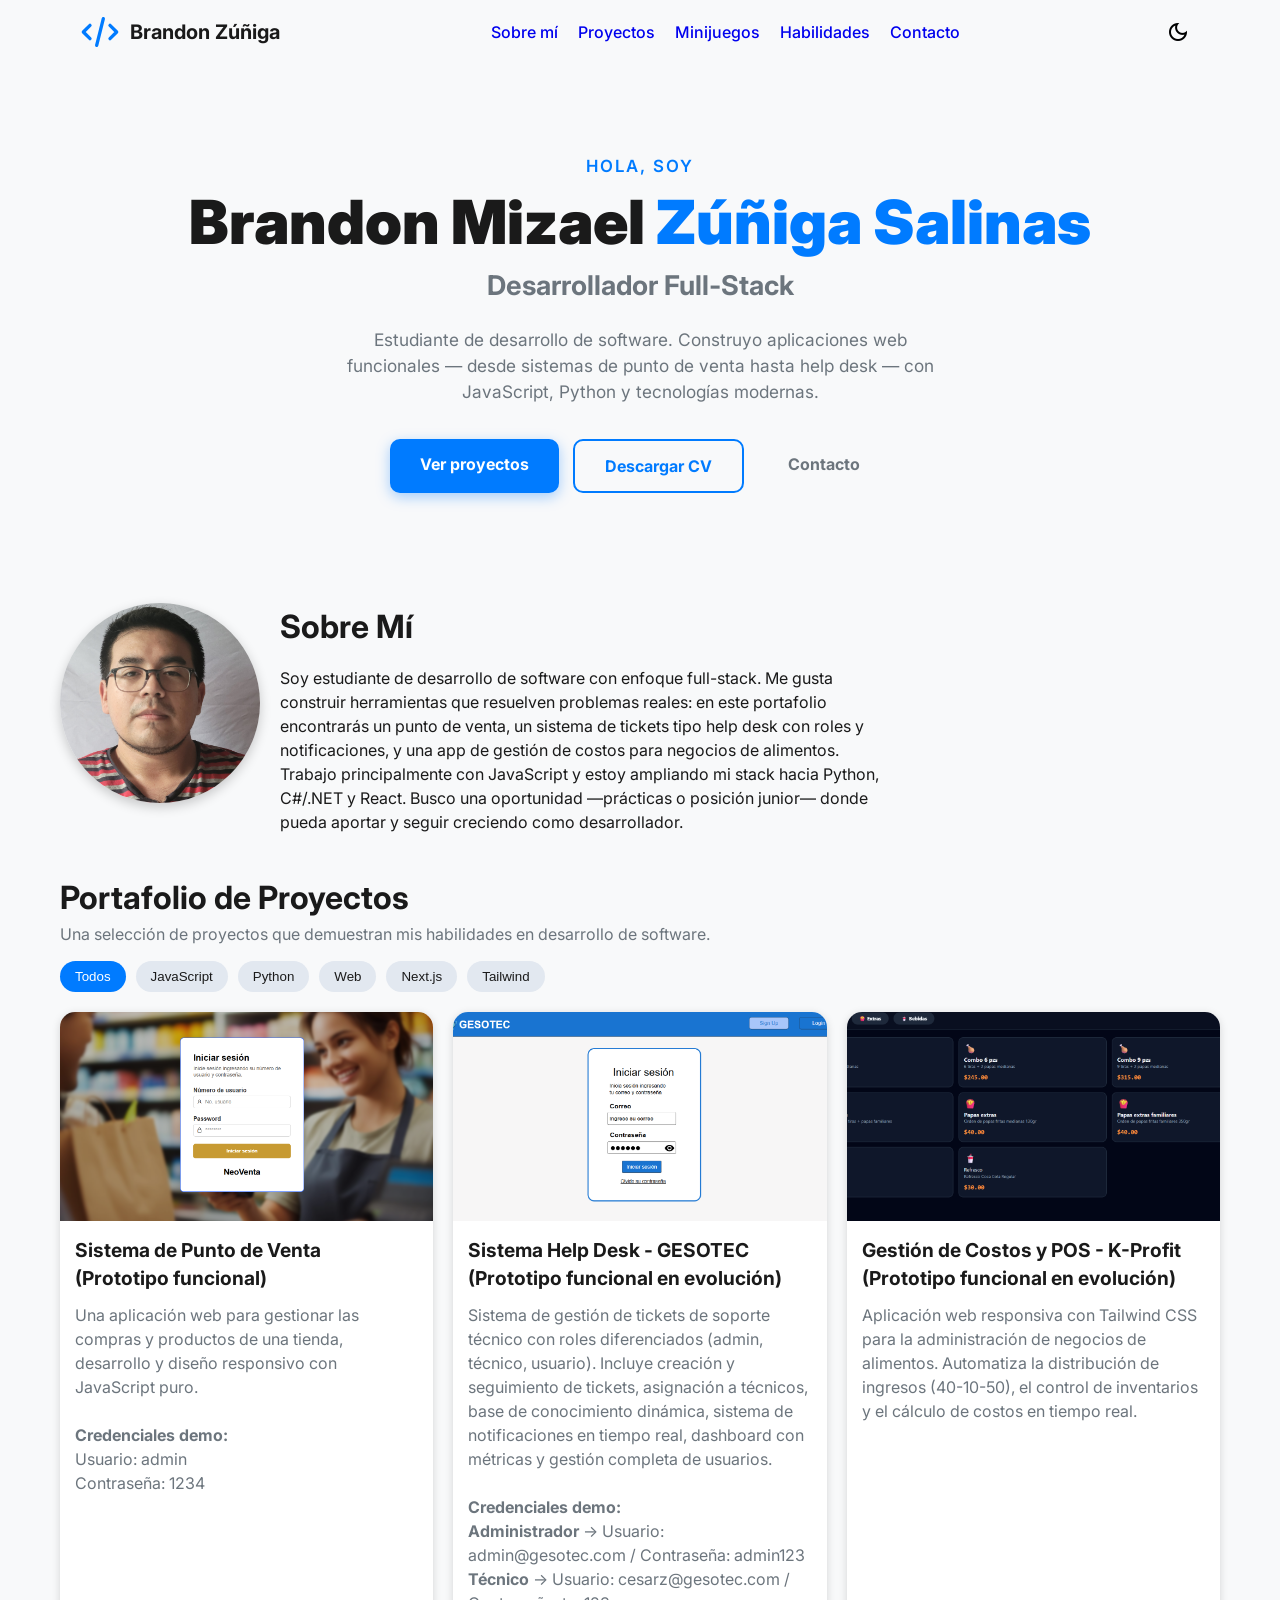
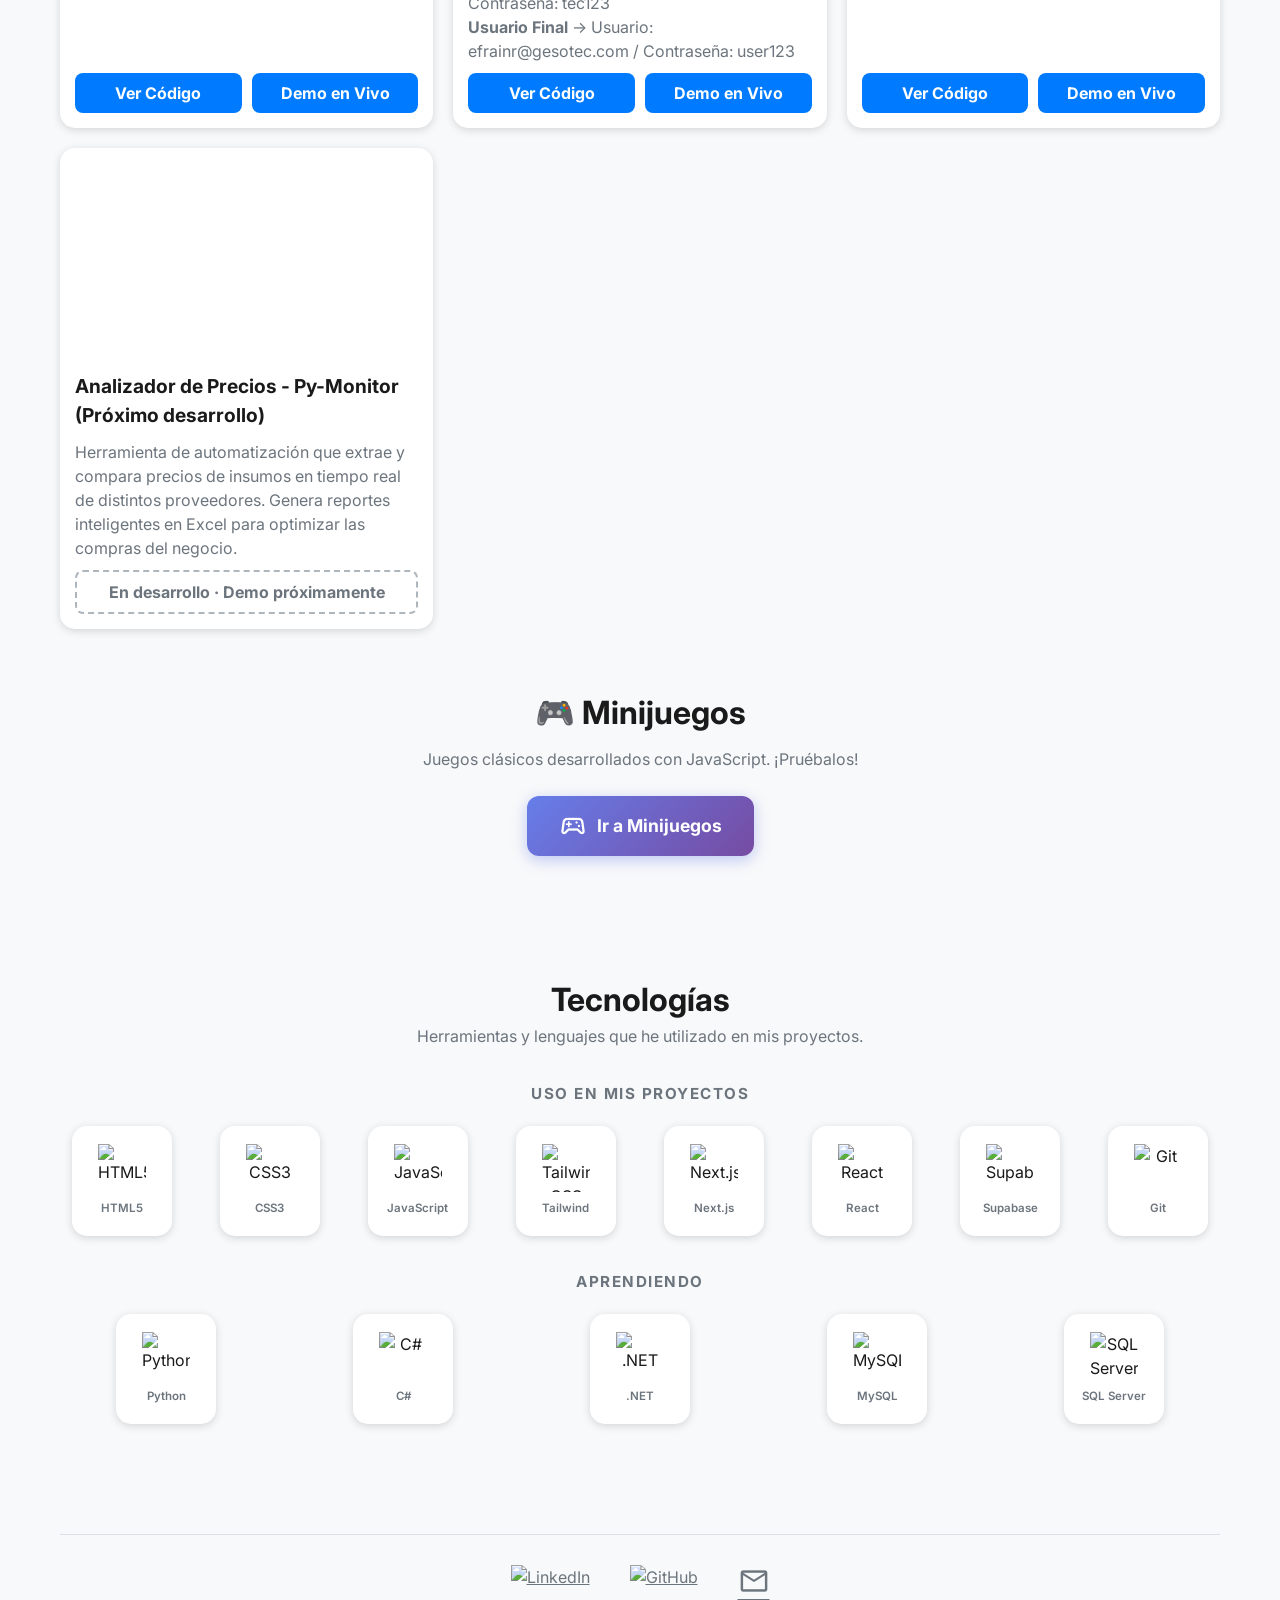
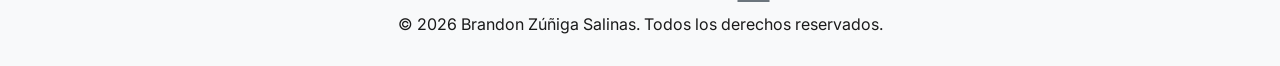
==== index.html @ 0bb1507b "feat: agregar email de contacto y reagrupar tecnologias por nivel - Email en footer junto a LinkedIn" ====
<!DOCTYPE html>
<html lang="es">
<head>
    <meta charset="utf-8"/>
    <meta name="viewport" content="width=device-width, initial-scale=1.0"/>
    <title>Brandon Zúñiga | Desarrollador Full-Stack</title>
    <meta name="description" content="Portafolio de Brandon Zúñiga, estudiante de desarrollo de software. Proyectos web funcionales con JavaScript y Python: punto de venta, help desk, gestión de costos y minijuegos."/>
    <meta name="author" content="Brandon Mizael Zúñiga Salinas"/>
    <meta property="og:type" content="website"/>
    <meta property="og:title" content="Brandon Zúñiga | Desarrollador Full-Stack"/>
    <meta property="og:description" content="Proyectos web funcionales con JavaScript y Python: POS, help desk, gestión de costos y minijuegos."/>
    <meta property="og:image" content="imagenes/Foto.jpg"/>
    <meta name="theme-color" media="(prefers-color-scheme: light)" content="#f8f9fa"/>
    <meta name="theme-color" media="(prefers-color-scheme: dark)" content="#0f172a"/>
    <link rel="icon" type="image/svg+xml" href="favicon.svg"/>
    <link rel="preconnect" href="https://fonts.googleapis.com"/>
    <link rel="preconnect" href="https://fonts.gstatic.com" crossorigin/>
    <script>
        (function () {
            var t = localStorage.getItem('theme');
            if (t === 'dark' || (!t && window.matchMedia('(prefers-color-scheme: dark)').matches)) {
                document.documentElement.classList.add('dark');
            }
        })();
    </script>
    <link rel="stylesheet" href="style.css"/>
    <link href="https://fonts.googleapis.com/css2?family=Inter:wght@400;500;700;900&display=swap" rel="stylesheet"/>
    <link href="https://fonts.googleapis.com/css2?family=Material+Symbols+Outlined" rel="stylesheet"/>
</head>
<body class="light">
    <div class="container">
        <header>
            <div class="header-inner">
                <div class="logo">
                    <svg fill="none" stroke="currentColor" viewBox="0 0 24 24">
                        <path d="M10 20l4-16m4 4l4 4-4 4M6 16l-4-4 4-4" stroke-linecap="round" stroke-linejoin="round" stroke-width="2"></path>
                    </svg>
                    <h2>Brandon Zúñiga</h2>
                </div>
                <nav class="nav-desktop">
                    <a href="#sobre-mi">Sobre mí</a>
                    <a href="#proyectos">Proyectos</a>
                    <a href="minijuegos/menu.html">Minijuegos</a>
                    <a href="#tecnologias">Habilidades</a>
                    <a href="#contacto">Contacto</a>
                </nav>
                <div class="header-buttons">
                    <button id="theme-toggle">
                        <span class="material-symbols-outlined" id="theme-icon">dark_mode</span>
                    </button>
                    <button id="menu-btn" class="menu-btn-mobile">
                        <span class="material-symbols-outlined">menu</span>
                    </button>
                </div>
            </div>
            <div id="mobile-menu" class="mobile-menu">
                <nav>
                    <a href="#sobre-mi">Sobre mí</a>
                    <a href="#proyectos">Proyectos</a>
                    <a href="minijuegos/menu.html">Minijuegos</a>
                    <a href="#tecnologias">Habilidades</a>
                    <a href="#contacto">Contacto</a>
                </nav>
            </div>
        </header>

        <main>
            <section class="hero">
                <p class="hero-greeting">Hola, soy</p>
                <h1 class="hero-name">Brandon Mizael <span>Zúñiga Salinas</span></h1>
                <p class="hero-role">Desarrollador Full-Stack</p>
                <p class="hero-tagline">Estudiante de desarrollo de software. Construyo aplicaciones web funcionales — desde sistemas de punto de venta hasta help desk — con JavaScript, Python y tecnologías modernas.</p>
                <div class="hero-cta">
                    <a href="#proyectos" class="btn btn-primary">Ver proyectos</a>
                    <a href="CV-Brandon-Zuniga.pdf" class="btn btn-outline" download>Descargar CV</a>
                    <a href="#contacto" class="btn btn-ghost">Contacto</a>
                </div>
            </section>

            <section id="sobre-mi" class="sobre-mi">
                <div class="foto">
                    <img src="imagenes/Foto.jpg" alt="Foto de Brandon Zúñiga"/>
                </div>
                <div class="texto">
                    <h2>Sobre Mí</h2>
                    <p>Soy estudiante de desarrollo de software con enfoque full-stack. Me gusta construir herramientas que resuelven problemas reales: en este portafolio encontrarás un punto de venta, un sistema de tickets tipo help desk con roles y notificaciones, y una app de gestión de costos para negocios de alimentos. Trabajo principalmente con JavaScript y estoy ampliando mi stack hacia Python, C#/.NET y React. Busco una oportunidad —prácticas o posición junior— donde pueda aportar y seguir creciendo como desarrollador.</p>
                </div>
            </section>

            <section id="proyectos">
                <div class="section-header">
                    <h1>Portafolio de Proyectos</h1>
                    <p>Una selección de proyectos que demuestran mis habilidades en desarrollo de software.</p>
                </div>
            <div class="filter-buttons" id="filter-buttons">
                    <button class="filter-btn" data-filter="all">Todos</button>
                    <button class="filter-btn" data-filter="JavaScript">JavaScript</button>                  
                    <button class="filter-btn" data-filter="Python">Python</button>             
                    <button class="filter-btn" data-filter="Web">Web</button>
                    <button class="filter-btn" data-filter="Next.js">Next.js</button>
                    <button class="filter-btn" data-filter="Tailwind">Tailwind</button>
                </div>

                <div class="project-grid" id="project-grid">
                    <!--POS-->
                    <div class="project-card" data-tags="JavaScript,Web">
                        <div class="project-img" style='background-image:url("imagenes/pos.png");'></div>
                        <div class="project-content">
                            <h3>Sistema de Punto de Venta (Prototipo funcional)</h3>
                            <p>Una aplicación web para gestionar las compras y productos de una tienda, desarrollo y diseño responsivo con JavaScript puro.<br><br>
                                <strong>Credenciales demo:</strong><br>
                                Usuario: admin<br>
                                Contraseña: 1234
                            </p>
                            <div class="project-links">
                                <a href="https://github.com/Bran-Forge-Dev/POS.git" target="_blank" rel="noopener noreferrer">Ver Código</a>
                                <a href="https://bran-forge-dev.github.io/POS/index.html" target="_blank" rel="noopener noreferrer">Demo en Vivo</a>
                            </div>
                        </div>
                    </div>

                    <!--GESOTEC-->
                    <div class="project-card" data-tags="JavaScript,Web">
                        <div class="project-img" style='background-image:url("imagenes/gesotec.png");'></div>
                        <div class="project-content">
                            <h3>Sistema Help Desk - GESOTEC (Prototipo funcional en evolución)</h3>
                            <p>Sistema de gestión de tickets de soporte técnico con roles diferenciados (admin, técnico, usuario). Incluye creación y seguimiento de tickets, asignación a técnicos, base de conocimiento dinámica, sistema de notificaciones en tiempo real, dashboard con métricas y gestión completa de usuarios.<br><br>
                                <strong>Credenciales demo:</strong><br>
                                <strong>Administrador</strong> → Usuario: admin@gesotec.com / Contraseña: admin123 <br>
                                <strong>Técnico</strong> → Usuario: cesarz@gesotec.com / Contraseña: tec123 <br>
                                <strong>Usuario Final</strong> → Usuario: efrainr@gesotec.com / Contraseña: user123
                            </p>
                            <div class="project-links">
                                <a href="https://github.com/Bran-Forge-Dev/GESOTEC.git" target="_blank" rel="noopener noreferrer">Ver Código</a>
                                <a href="https://gesotec.onrender.com" target="_blank" rel="noopener noreferrer">Demo en Vivo</a>
                            </div>
                        </div>
                    </div>

                    <!--K-Profit-->
                    <div class="project-card" data-tags="JavaScript,Web,Next.js,Tailwind">
                        <div class="project-img" style='background-image:url("imagenes/k-profit.png");'></div>
                        <div class="project-content">
                            <h3>Gestión de Costos y POS - K-Profit (Prototipo funcional en evolución)</h3>
                            <p>Aplicación web responsiva con Tailwind CSS para la administración de negocios de alimentos. Automatiza la distribución de ingresos (40-10-50), el control de inventarios y el cálculo de costos en tiempo real.</p>
                            <div class="project-links">
                                <a href="https://github.com/Bran-Forge-Dev/k-Profit.git" target="_blank" rel="noopener noreferrer">Ver Código</a>
                                <a href="https://bran-forge-dev.github.io/k-Profit/" target="_blank" rel="noopener noreferrer">Demo en Vivo</a>
                            </div>
                        </div>
                    </div>

                    <!--Py-Monitor-->
                    <div class="project-card" data-tags="Python">
                        <div class="project-img" style='background-image:url("https://lh3.googleusercontent.com/aida-public/[base64]");'></div>
                        <div class="project-content">
                            <h3>Analizador de Precios - Py-Monitor (Próximo desarrollo)</h3>
                            <p>Herramienta de automatización que extrae y compara precios de insumos en tiempo real de distintos proveedores. Genera reportes inteligentes en Excel para optimizar las compras del negocio.</p>
                            <span class="project-badge">En desarrollo · Demo próximamente</span>
                        </div>
                    </div>

                </div>
            </section>
        </main>

        <section id="menu" class="minijuegos-section">
            <div class="section-header">
                <h1>🎮 Minijuegos</h1>
                <p>Juegos clásicos desarrollados con JavaScript. ¡Pruébalos!</p>
            </div>
            <a href="minijuegos/menu.html" class="minijuegos-cta">
                <span class="material-symbols-outlined">sports_esports</span>
                Ir a Minijuegos
            </a>
        </section>

        <section id="tecnologias" class="tecnologias">
            <div class="section-header">
                <h1>Tecnologías</h1>
                <p>Herramientas y lenguajes que he utilizado en mis proyectos.</p>
            </div>
            <h3 class="tech-group-title">Uso en mis proyectos</h3>
            <div class="tech-grid">
                <div class="tech-card"><img src="https://cdn.jsdelivr.net/gh/devicons/devicon/icons/html5/html5-original.svg" alt="HTML5"><span class="tech-name">HTML5</span></div>
                <div class="tech-card"><img src="https://cdn.jsdelivr.net/gh/devicons/devicon/icons/css3/css3-original.svg" alt="CSS3"><span class="tech-name">CSS3</span></div>
                <div class="tech-card"><img src="https://cdn.jsdelivr.net/gh/devicons/devicon/icons/javascript/javascript-original.svg" alt="JavaScript"><span class="tech-name">JavaScript</span></div>
                <div class="tech-card"><img src="https://cdn.jsdelivr.net/gh/devicons/devicon@latest/icons/tailwindcss/tailwindcss-original.svg" alt="Tailwind CSS"><span class="tech-name">Tailwind</span></div>
                <div class="tech-card"><img class="invert-dark" src="https://cdn.jsdelivr.net/gh/devicons/devicon@latest/icons/nextjs/nextjs-original.svg" alt="Next.js"><span class="tech-name">Next.js</span></div>
                <div class="tech-card"><img src="https://cdn.jsdelivr.net/gh/devicons/devicon/icons/react/react-original.svg" alt="React"><span class="tech-name">React</span></div>
                <div class="tech-card"><img src="https://cdn.jsdelivr.net/gh/devicons/devicon@latest/icons/supabase/supabase-original.svg" alt="Supabase"><span class="tech-name">Supabase</span></div>
                <div class="tech-card"><img src="https://cdn.jsdelivr.net/gh/devicons/devicon/icons/git/git-original.svg" alt="Git"><span class="tech-name">Git</span></div>
            </div>
            <h3 class="tech-group-title">Aprendiendo</h3>
            <div class="tech-grid">
                <div class="tech-card"><img src="https://cdn.jsdelivr.net/gh/devicons/devicon/icons/python/python-original.svg" alt="Python"><span class="tech-name">Python</span></div>
                <div class="tech-card"><img src="https://cdn.jsdelivr.net/gh/devicons/devicon/icons/csharp/csharp-original.svg" alt="C#"><span class="tech-name">C#</span></div>
                <div class="tech-card"><img src="https://cdn.jsdelivr.net/gh/devicons/devicon@latest/icons/dot-net/dot-net-plain-wordmark.svg" alt=".NET"><span class="tech-name">.NET</span></div>
                <div class="tech-card"><img src="https://cdn.jsdelivr.net/gh/devicons/devicon/icons/mysql/mysql-original.svg" alt="MySQL"><span class="tech-name">MySQL</span></div>
                <div class="tech-card"><img src="https://cdn.jsdelivr.net/gh/devicons/devicon@latest/icons/microsoftsqlserver/microsoftsqlserver-plain-wordmark.svg" alt="SQL Server"><span class="tech-name">SQL Server</span></div>
            </div>
        </section>

       <footer id="contacto">
            <div class="footer-inner">
                <div class="social-links">
                    <a href="https://www.linkedin.com/in/brandon-salinas-dev" target="_blank" aria-label="LinkedIn">
                        <img src="https://cdn.jsdelivr.net/gh/devicons/devicon@latest/icons/linkedin/linkedin-original.svg" alt="LinkedIn" />
                    </a>
                    <a href="https://github.com/Bran-Forge-Dev" target="_blank" aria-label="GitHub">
                        <img src="https://cdn.jsdelivr.net/gh/devicons/devicon@latest/icons/github/github-original.svg" alt="GitHub" />
                    </a>
                    <a href="mailto:mizaelsalinas@outlook.com" aria-label="Email">
                        <span class="material-symbols-outlined">mail</span>
                    </a>
                </div>
                <p>© 2026 Brandon Zúñiga Salinas. Todos los derechos reservados.</p>
            </div>
        </footer>

    </div>

    <script src="script.js"></script>
</body>
</html>
---- style.css ----
/* RESET Y BASES */
* {
    box-sizing: border-box;
    margin: 0;
    padding: 0;
}
body {
    font-family: 'Inter', sans-serif;
    line-height: 1.5;
    background-color: #f8f9fa;
    color: #1a1a1a;
    transition: background-color 0.4s ease, color 0.4s ease;
}
html.dark body {
    background-color: #0f172a;
    color: #f8f9fa;
}
.container {
    max-width: 1200px;
    margin: 0 auto;
    padding: 0 20px;
}

/* HEADER */
header {
    position: sticky;
    top: 0;
    background-color: rgba(248,249,250,0.95);
    backdrop-filter: blur(10px);
    -webkit-backdrop-filter: blur(10px);
    z-index: 100;
    transition: background-color 0.4s ease;
}
html.dark header {
    background-color: rgba(15,23,42,0.95);
}
.header-inner {
    display: flex;
    justify-content: space-between;
    align-items: center;
    padding: 10px 20px;
}
.logo {
    display: flex;
    align-items: center;
    gap: 10px;
}
.logo svg { width: 40px; height: 40px; stroke: #007bff; }
.logo h2 { font-weight: 700; font-size: 1.25rem; }

/* NAV */
.nav-desktop a {
    margin-left: 20px;
    text-decoration: none;
    font-weight: 500;
    transition: color 0.3s;
}
.nav-desktop a:hover {
    color: #007bff;
}
.header-buttons {
    display: flex;
    align-items: center;
    gap: 4px;
}
.header-buttons button {
    background: none;
    border: none;
    cursor: pointer;
    font-size: 24px;
    margin-left: 6px;
}

/* Theme toggle - botón mejorado */
#theme-toggle {
    width: 44px;
    height: 44px;
    border-radius: 12px;
    display: flex;
    align-items: center;
    justify-content: center;
    transition: background-color 0.3s ease, transform 0.2s ease;
}
#theme-toggle:hover {
    background-color: rgba(0, 123, 255, 0.15);
}
html.dark #theme-toggle:hover {
    background-color: rgba(102, 178, 255, 0.15);
}
#theme-toggle:active {
    transform: scale(0.95);
}
#theme-toggle .material-symbols-outlined {
    font-size: 24px;
    transition: transform 0.4s ease;
}
#theme-toggle:hover .material-symbols-outlined {
    transform: rotate(20deg);
}

/* MOBILE MENU - lista desplegable */
.mobile-menu {
    display: flex;
    flex-direction: column;
    position: absolute;
    top: 100%;
    left: 0;
    right: 0;
    background-color: #fff;
    padding: 0;
    box-shadow: 0 8px 24px rgba(0, 0, 0, 0.12);
    border-radius: 0 0 12px 12px;
    overflow: hidden;
    max-height: 0;
    opacity: 0;
    visibility: hidden;
    pointer-events: none;
    transition: max-height 0.35s ease, opacity 0.3s ease, visibility 0.3s ease, box-shadow 0.3s ease;
}
html.dark .mobile-menu {
    background-color: #1e293b;
    box-shadow: 0 8px 24px rgba(0, 0, 0, 0.4);
}
.mobile-menu.show {
    max-height: 320px;
    opacity: 1;
    visibility: visible;
    pointer-events: auto;
}
.mobile-menu nav {
    display: flex;
    flex-direction: column;
    padding: 8px 0;
}
.mobile-menu nav a {
    display: block;
    text-decoration: none;
    padding: 14px 24px;
    font-weight: 500;
    font-size: 1rem;
    transition: background-color 0.2s ease, color 0.2s ease;
    border-bottom: 1px solid rgba(0, 0, 0, 0.06);
}
html.dark .mobile-menu nav a {
    border-bottom-color: rgba(255, 255, 255, 0.08);
}
.mobile-menu nav a:last-child {
    border-bottom: none;
}
.mobile-menu nav a:hover {
    background-color: rgba(0, 123, 255, 0.08);
    color: #007bff;
}
html.dark .mobile-menu nav a:hover {
    background-color: rgba(102, 178, 255, 0.12);
    color: #99ccff;
}

/* HERO */
.hero {
    padding: 90px 0 70px;
    text-align: center;
}
.hero-greeting {
    color: #007bff;
    font-weight: 600;
    font-size: 1.05rem;
    letter-spacing: 2px;
    text-transform: uppercase;
    margin-bottom: 10px;
}
.hero-name {
    font-size: clamp(2.3rem, 6vw, 3.8rem);
    font-weight: 900;
    line-height: 1.1;
}
.hero-name span { color: #007bff; }
.hero-role {
    font-size: clamp(1.2rem, 3vw, 1.7rem);
    font-weight: 700;
    color: #6c757d;
    margin-top: 10px;
}
html.dark .hero-role { color: #adb5bd; }
.hero-tagline {
    max-width: 620px;
    margin: 20px auto 0;
    color: #6c757d;
    font-size: 1.08rem;
}
html.dark .hero-tagline { color: #adb5bd; }
.hero-compact {
    padding: 30px 0 40px;
}

.hero-cta {
    display: flex;
    gap: 14px;
    justify-content: center;
    flex-wrap: wrap;
    margin-top: 34px;
}
.btn {
    padding: 13px 30px;
    border-radius: 10px;
    font-weight: 700;
    font-size: 1rem;
    text-decoration: none;
    transition: transform 0.2s ease, box-shadow 0.3s ease, background-color 0.3s ease, color 0.3s ease;
}
.btn:hover { transform: translateY(-2px); }
.btn-primary {
    background-color: #007bff;
    color: #fff;
    box-shadow: 0 4px 14px rgba(0, 123, 255, 0.35);
}
.btn-primary:hover { background-color: #0056b3; color: #fff; }
.btn-outline {
    border: 2px solid #007bff;
    color: #007bff;
}
.btn-outline:hover { background-color: rgba(0, 123, 255, 0.1); }
.btn-ghost { color: #6c757d; }
.btn-ghost:hover { color: #007bff; }
html.dark .btn-outline { color: #66b2ff; border-color: #66b2ff; }
html.dark .btn-ghost { color: #adb5bd; }
html.dark .btn-ghost:hover { color: #99ccff; }

/* En modo oscuro los enlaces se pintan de azul claro; mantener blanco en botones sólidos */
html.dark .btn-primary,
html.dark .project-links a,
html.dark .minijuegos-cta {
    color: #fff;
}

/* Offset para anchors bajo el header sticky */
section[id], footer[id] { scroll-margin-top: 90px; }

/* SECCIONES */
.sobre-mi {
    display: flex;
    flex-wrap: wrap;
    gap: 20px;
    padding: 40px 0;
}
.sobre-mi .foto img {
    border-radius: 50%;
    width: 200px;
    height: 200px;
    object-fit: cover;
    box-shadow: 0 4px 12px rgba(0,0,0,0.2);
}
.sobre-mi .texto h2 { font-size: 2rem; font-weight: 700; margin-bottom: 15px; }
.sobre-mi .texto p { max-width: 600px; }

/* PROYECTOS */
.project-grid {
    display: grid;
    grid-template-columns: repeat(auto-fit,minmax(280px,1fr));
    gap: 20px;
    margin-top: 20px;
}
.project-card {
    display: flex;
    flex-direction: column;
    background-color: white;
    border-radius: 15px;
    overflow: hidden;
    box-shadow: 0 2px 8px rgba(0,0,0,0.15);
    transition: transform 0.3s, box-shadow 0.3s, background-color 0.4s ease;
}
html.dark .project-card { background-color: #1e293b; }
.project-card:hover { transform: translateY(-5px); box-shadow: 0 8px 20px rgba(0,0,0,0.3); }
.project-img { width: 100%; height: 0; padding-bottom: 56%; background-size: cover; background-position: center; }
.project-content { padding: 15px; display: flex; flex-direction: column; flex:1; }
.project-content h3 { font-size: 1.2rem; font-weight: 700; margin-bottom: 10px; }
.project-content p { flex:1; color: #6c757d; }
html.dark .project-content p { color: #adb5bd; }
.project-links { display: flex; gap: 10px; margin-top: 10px; }
.project-links a {
    flex:1;
    text-align:center;
    align-content: center;
    text-decoration:none;
    padding: 8px;
    border-radius: 8px;
    font-weight: 700;
    color: white;
    background-color: #007bff;
    transition: background-color 0.3s;
}
.project-links a:hover { background-color: #0056b3; }

/* Badge para proyectos sin demo/código aún */
.project-badge {
    display: block;
    margin-top: 10px;
    padding: 8px;
    text-align: center;
    border-radius: 8px;
    font-weight: 700;
    border: 2px dashed #adb5bd;
    color: #6c757d;
}
html.dark .project-badge { border-color: #475569; color: #94a3b8; }

/* SECCIÓN MINIJUEGOS */
.minijuegos-section {
    padding: 60px 0;
    text-align: center;
}
.minijuegos-section .section-header h1 {
    font-size: 2rem;
    font-weight: 700;
    margin-bottom: 10px;
}
.minijuegos-section .section-header p {
    color: #6c757d;
    margin-bottom: 25px;
}
html.dark .minijuegos-section .section-header p {
    color: #adb5bd;
}
.minijuegos-cta {
    display: inline-flex;
    align-items: center;
    gap: 10px;
    padding: 16px 32px;
    background: linear-gradient(135deg, #667eea 0%, #764ba2 100%);
    color: white;
    text-decoration: none;
    font-weight: 700;
    font-size: 1.1rem;
    border-radius: 12px;
    box-shadow: 0 4px 15px rgba(102, 126, 234, 0.4);
    transition: transform 0.3s, box-shadow 0.3s;
}
.minijuegos-cta:hover {
    transform: translateY(-3px);
    box-shadow: 0 8px 25px rgba(102, 126, 234, 0.5);
}
.minijuegos-cta .material-symbols-outlined {
    font-size: 28px;
}

/* FILTROS */
.filter-buttons { display: flex; flex-wrap: wrap; gap: 10px; margin-top: 15px; }
.filter-btn { padding: 8px 15px; border-radius: 9999px; border:none; cursor:pointer; background-color: #e2e8f0; color:#1a1a1a; font-weight: 500; transition: all 0.3s ease; }
html.dark .filter-btn { background-color:#1e293b; color:#f8f9fa; }
.filter-btn.active { background-color:#007bff; color:white; }

/* FOOTER */
footer { padding: 30px 0; text-align:center; border-top: 1px solid #dee2e6; margin-top:50px; }
html.dark footer { border-color:#334155; }
.footer-inner .social-links a { margin:0 10px; color:#6c757d; }
html.dark .footer-inner .social-links a { color:#adb5bd; }

/* OCULTAR MENU MOVIL POR DEFECTO */
.menu-btn-mobile {
    display: none;
}

/* NAV DESKTOP */
.nav-desktop { display: flex; }

/* SECTION HEADER */
.section-header {
    margin-bottom: 15px;
}
.section-header h1 {
    font-size: 2rem;
    font-weight: 700;
}
.section-header p {
    color: #6c757d;
}
html.dark .section-header p {
    color: #adb5bd;
}

/* MEDIA QUERIES */
@media (min-width: 769px) {
    .mobile-menu {
        display: none !important; /* ocultar en desktop */
    }
}
@media (max-width: 768px) {
    .nav-desktop { display: none; } /* ocultar nav en móviles */
    .menu-btn-mobile {
        display: flex;
        align-items: center;
        justify-content: center;
        width: 44px;
        height: 44px;
        border-radius: 12px;
        transition: background-color 0.2s ease, transform 0.2s ease;
    }
    .menu-btn-mobile:hover {
        background-color: rgba(0, 123, 255, 0.15);
    }
    html.dark .menu-btn-mobile:hover {
        background-color: rgba(102, 178, 255, 0.15);
    }
    .menu-btn-mobile .material-symbols-outlined {
        transition: transform 0.3s ease;
    }
    .menu-btn-mobile.menu-open .material-symbols-outlined {
        transform: rotate(90deg);
    }
    .sobre-mi { flex-direction: column; align-items: center; text-align: center; }
}

/* TECNOLOGÍAS */
.tecnologias {
    padding: 60px 0;
    text-align: center;
}
.tecnologias .section-header h1 {
    font-size: 2rem;
    font-weight: 700;
}
.tecnologias .section-header p {
    color: #6c757d;
    margin-bottom: 30px;
}
html.dark .tecnologias .section-header p {
    color: #adb5bd;
}

.tech-group-title {
    font-size: 0.95rem;
    font-weight: 700;
    text-transform: uppercase;
    letter-spacing: 1.5px;
    color: #6c757d;
    margin: 35px 0 20px;
}
html.dark .tech-group-title {
    color: #adb5bd;
}

.tech-grid {
    display: grid;
    grid-template-columns: repeat(auto-fit, minmax(100px, 1fr));
    gap: 25px;
    justify-items: center;
}

.tech-card {
    background-color: white;
    border-radius: 15px;
    box-shadow: 0 2px 8px rgba(0,0,0,0.15);
    padding: 14px 10px;
    width: 100px;
    min-height: 110px;
    display: flex;
    flex-direction: column;
    align-items: center;
    justify-content: center;
    gap: 8px;
    transition: transform 0.3s, box-shadow 0.3s, background-color 0.4s ease;
}
.tech-card:hover {
    transform: translateY(-5px);
    box-shadow: 0 6px 16px rgba(0,0,0,0.25);
}
.tech-card img {
    width: 48px;
    height: 48px;
    object-fit: contain;
}
.tech-name {
    font-size: 0.72rem;
    font-weight: 600;
    color: #6c757d;
}
html.dark .tech-name {
    color: #adb5bd;
}
/* El logo de Next.js es negro; invertirlo en modo oscuro */
html.dark .tech-card img.invert-dark {
    filter: invert(1);
}
html.dark .tech-card {
    background-color: #1e293b;
    box-shadow: 0 2px 8px rgba(255,255,255,0.05);
}

/* RESPONSIVO */
@media (max-width: 768px) {
    .tech-grid {
        grid-template-columns: repeat(auto-fit, minmax(80px, 1fr));
        gap: 20px;
    }
    .tech-card {
        width: 80px;
        min-height: 90px;
        padding: 10px 6px;
    }
    .tech-card img {
        width: 40px;
        height: 40px;
    }
    .tech-name {
        font-size: 0.62rem;
    }
}

/* ENLACES EN MODO OSCURO */
html.dark a {
    color: #66b2ff; /* azul más suave en oscuro */
}
html.dark a:hover {
    color: #99ccff; /* azul más brillante al pasar el mouse */
}

/* --- SOCIAL ICONS EN FOOTER --- */
.footer-inner {
    display: flex;
    flex-direction: column;
    align-items: center;
    gap: 15px;
}

.footer-inner .social-links {
    display: flex;
    gap: 20px;
}

.footer-inner .social-links a img {
    width: 32px;
    height: 32px;
    transition: transform 0.3s ease, filter 0.3s ease;
}

.footer-inner .social-links a .material-symbols-outlined {
    font-size: 32px;
    display: block;
    transition: transform 0.3s ease, filter 0.3s ease;
}

.footer-inner .social-links a:hover img,
.footer-inner .social-links a:hover .material-symbols-outlined {
    transform: scale(1.1);
    filter: brightness(1.3);
}

/* 🌙 Ajuste para modo oscuro */
html.dark .footer-inner .social-links a img {
    filter: invert(1) brightness(0.8);
}
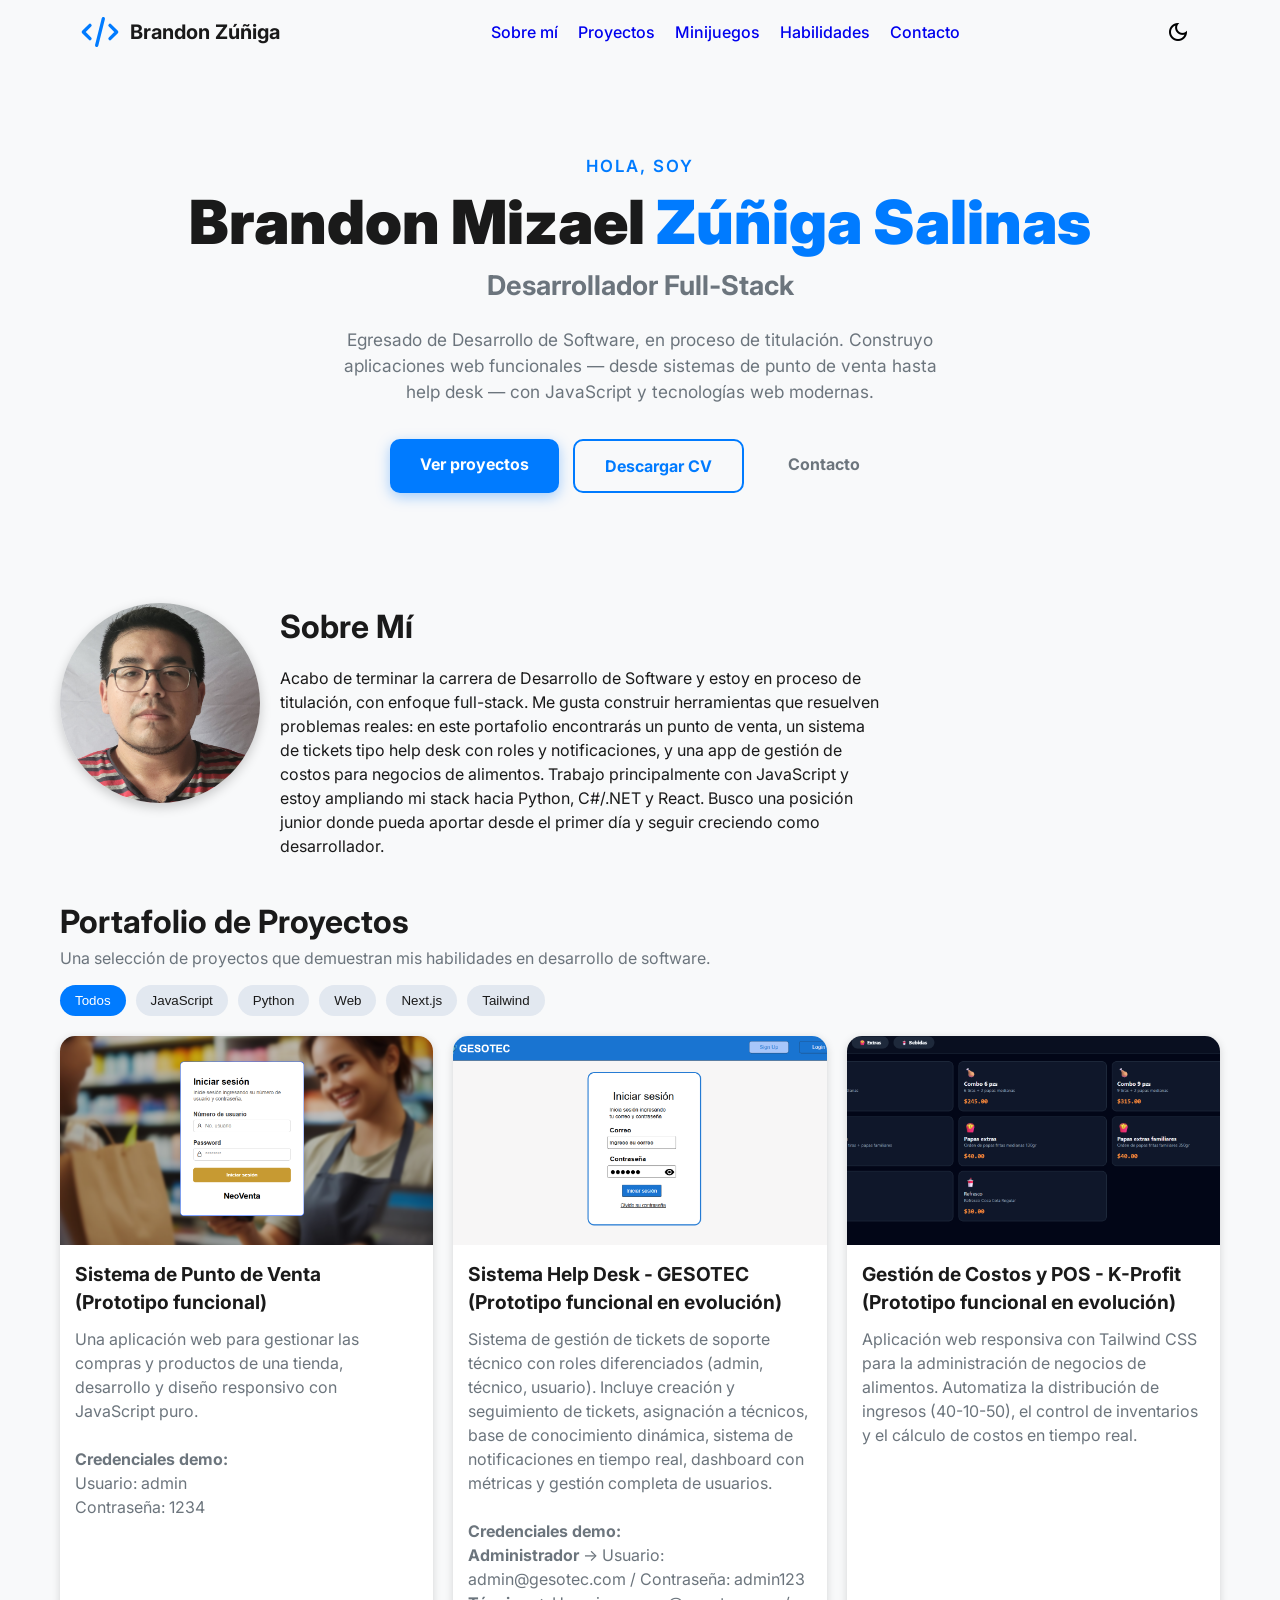
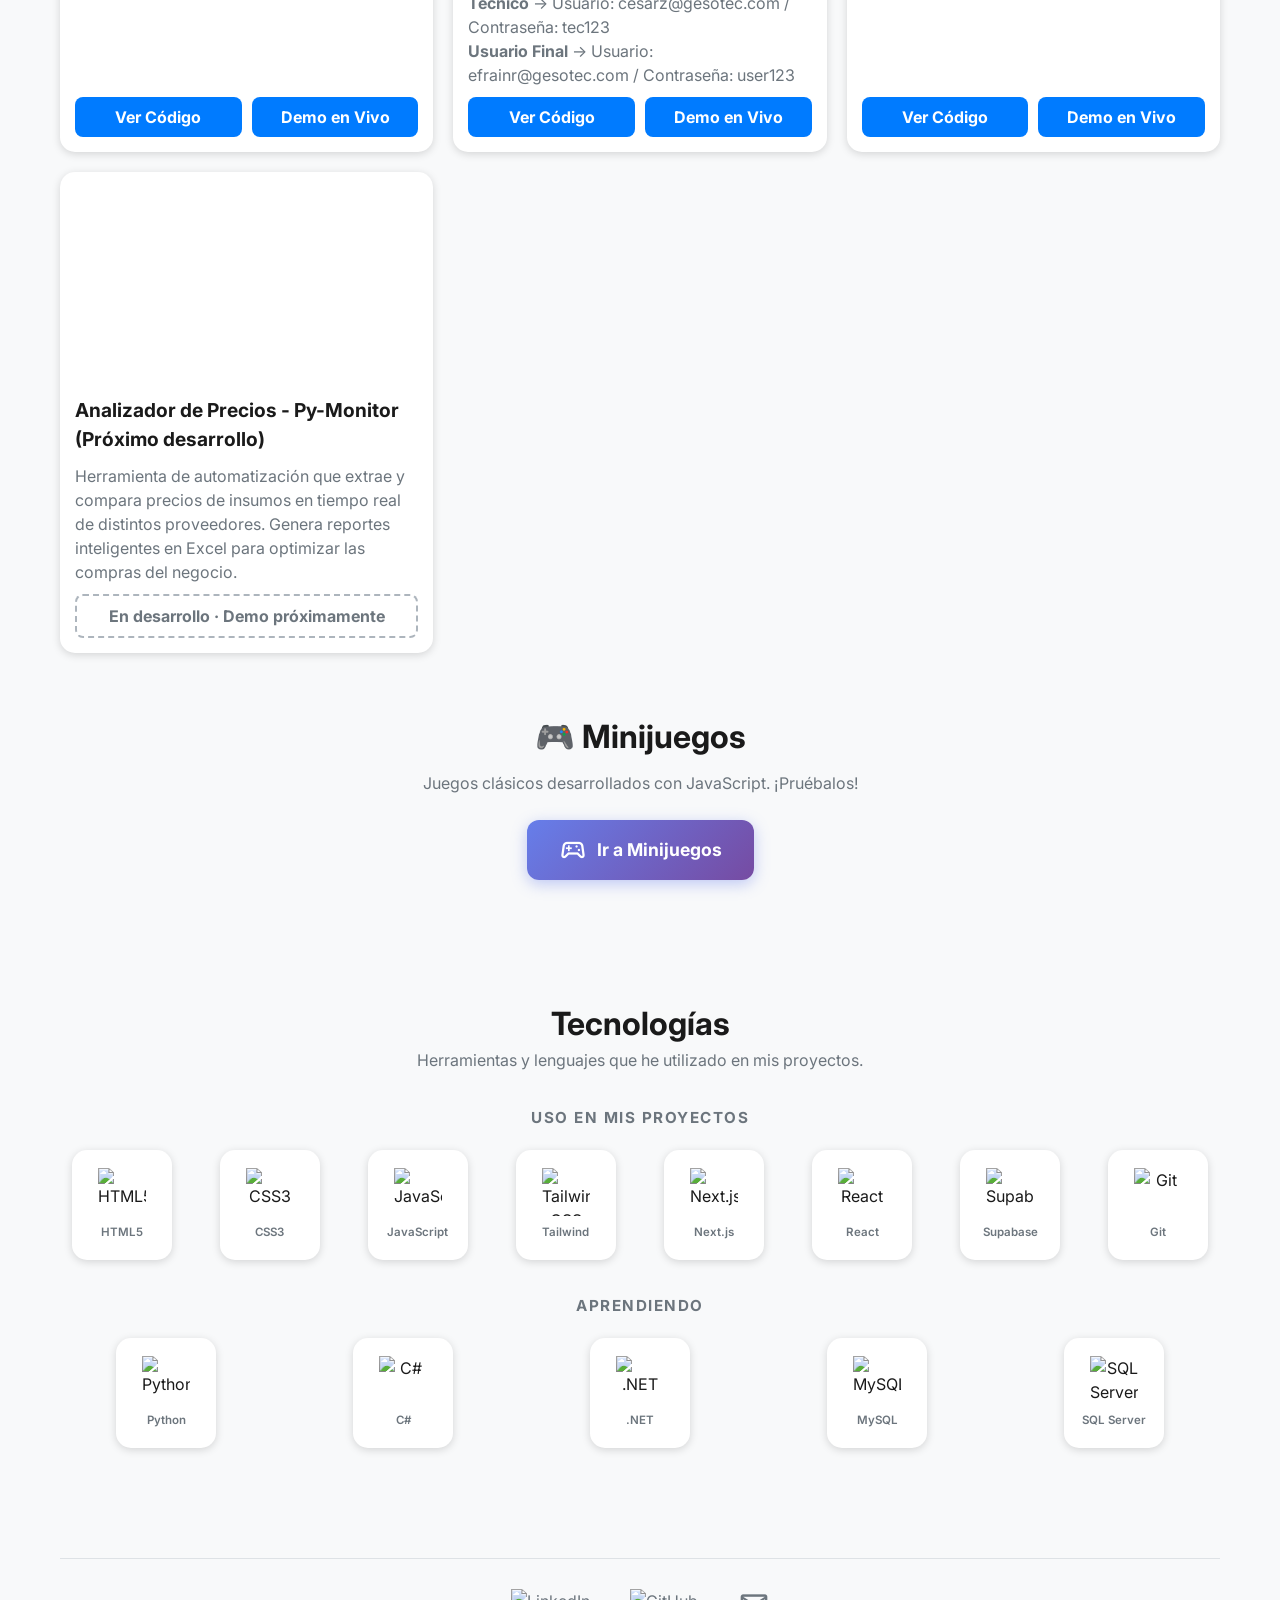
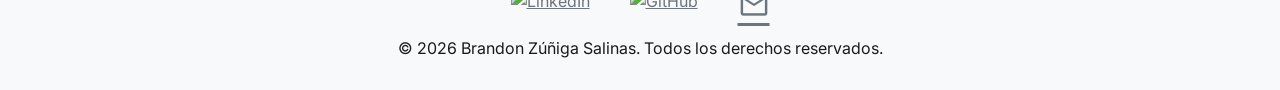
==== commit db5d030e: "feat: actualizar perfil a egresado en titulacion buscando posicion junior" ====
--- a/index.html
+++ b/index.html
@@ -4,7 +4,7 @@
     <meta charset="utf-8"/>
     <meta name="viewport" content="width=device-width, initial-scale=1.0"/>
     <title>Brandon Zúñiga | Desarrollador Full-Stack</title>
-    <meta name="description" content="Portafolio de Brandon Zúñiga, estudiante de desarrollo de software. Proyectos web funcionales con JavaScript y Python: punto de venta, help desk, gestión de costos y minijuegos."/>
+    <meta name="description" content="Portafolio de Brandon Zúñiga, desarrollador de software full-stack en busca de posición junior. Proyectos web funcionales con JavaScript: punto de venta, help desk, gestión de costos y minijuegos."/>
     <meta name="author" content="Brandon Mizael Zúñiga Salinas"/>
     <meta property="og:type" content="website"/>
     <meta property="og:title" content="Brandon Zúñiga | Desarrollador Full-Stack"/>
@@ -69,7 +69,7 @@
                 <p class="hero-greeting">Hola, soy</p>
                 <h1 class="hero-name">Brandon Mizael <span>Zúñiga Salinas</span></h1>
                 <p class="hero-role">Desarrollador Full-Stack</p>
-                <p class="hero-tagline">Estudiante de desarrollo de software. Construyo aplicaciones web funcionales — desde sistemas de punto de venta hasta help desk — con JavaScript, Python y tecnologías modernas.</p>
+                <p class="hero-tagline">Egresado de Desarrollo de Software, en proceso de titulación. Construyo aplicaciones web funcionales — desde sistemas de punto de venta hasta help desk — con JavaScript y tecnologías web modernas.</p>
                 <div class="hero-cta">
                     <a href="#proyectos" class="btn btn-primary">Ver proyectos</a>
                     <a href="CV-Brandon-Zuniga.pdf" class="btn btn-outline" download>Descargar CV</a>
@@ -83,7 +83,7 @@
                 </div>
                 <div class="texto">
                     <h2>Sobre Mí</h2>
-                    <p>Soy estudiante de desarrollo de software con enfoque full-stack. Me gusta construir herramientas que resuelven problemas reales: en este portafolio encontrarás un punto de venta, un sistema de tickets tipo help desk con roles y notificaciones, y una app de gestión de costos para negocios de alimentos. Trabajo principalmente con JavaScript y estoy ampliando mi stack hacia Python, C#/.NET y React. Busco una oportunidad —prácticas o posición junior— donde pueda aportar y seguir creciendo como desarrollador.</p>
+                    <p>Acabo de terminar la carrera de Desarrollo de Software y estoy en proceso de titulación, con enfoque full-stack. Me gusta construir herramientas que resuelven problemas reales: en este portafolio encontrarás un punto de venta, un sistema de tickets tipo help desk con roles y notificaciones, y una app de gestión de costos para negocios de alimentos. Trabajo principalmente con JavaScript y estoy ampliando mi stack hacia Python, C#/.NET y React. Busco una posición junior donde pueda aportar desde el primer día y seguir creciendo como desarrollador.</p>
                 </div>
             </section>
 
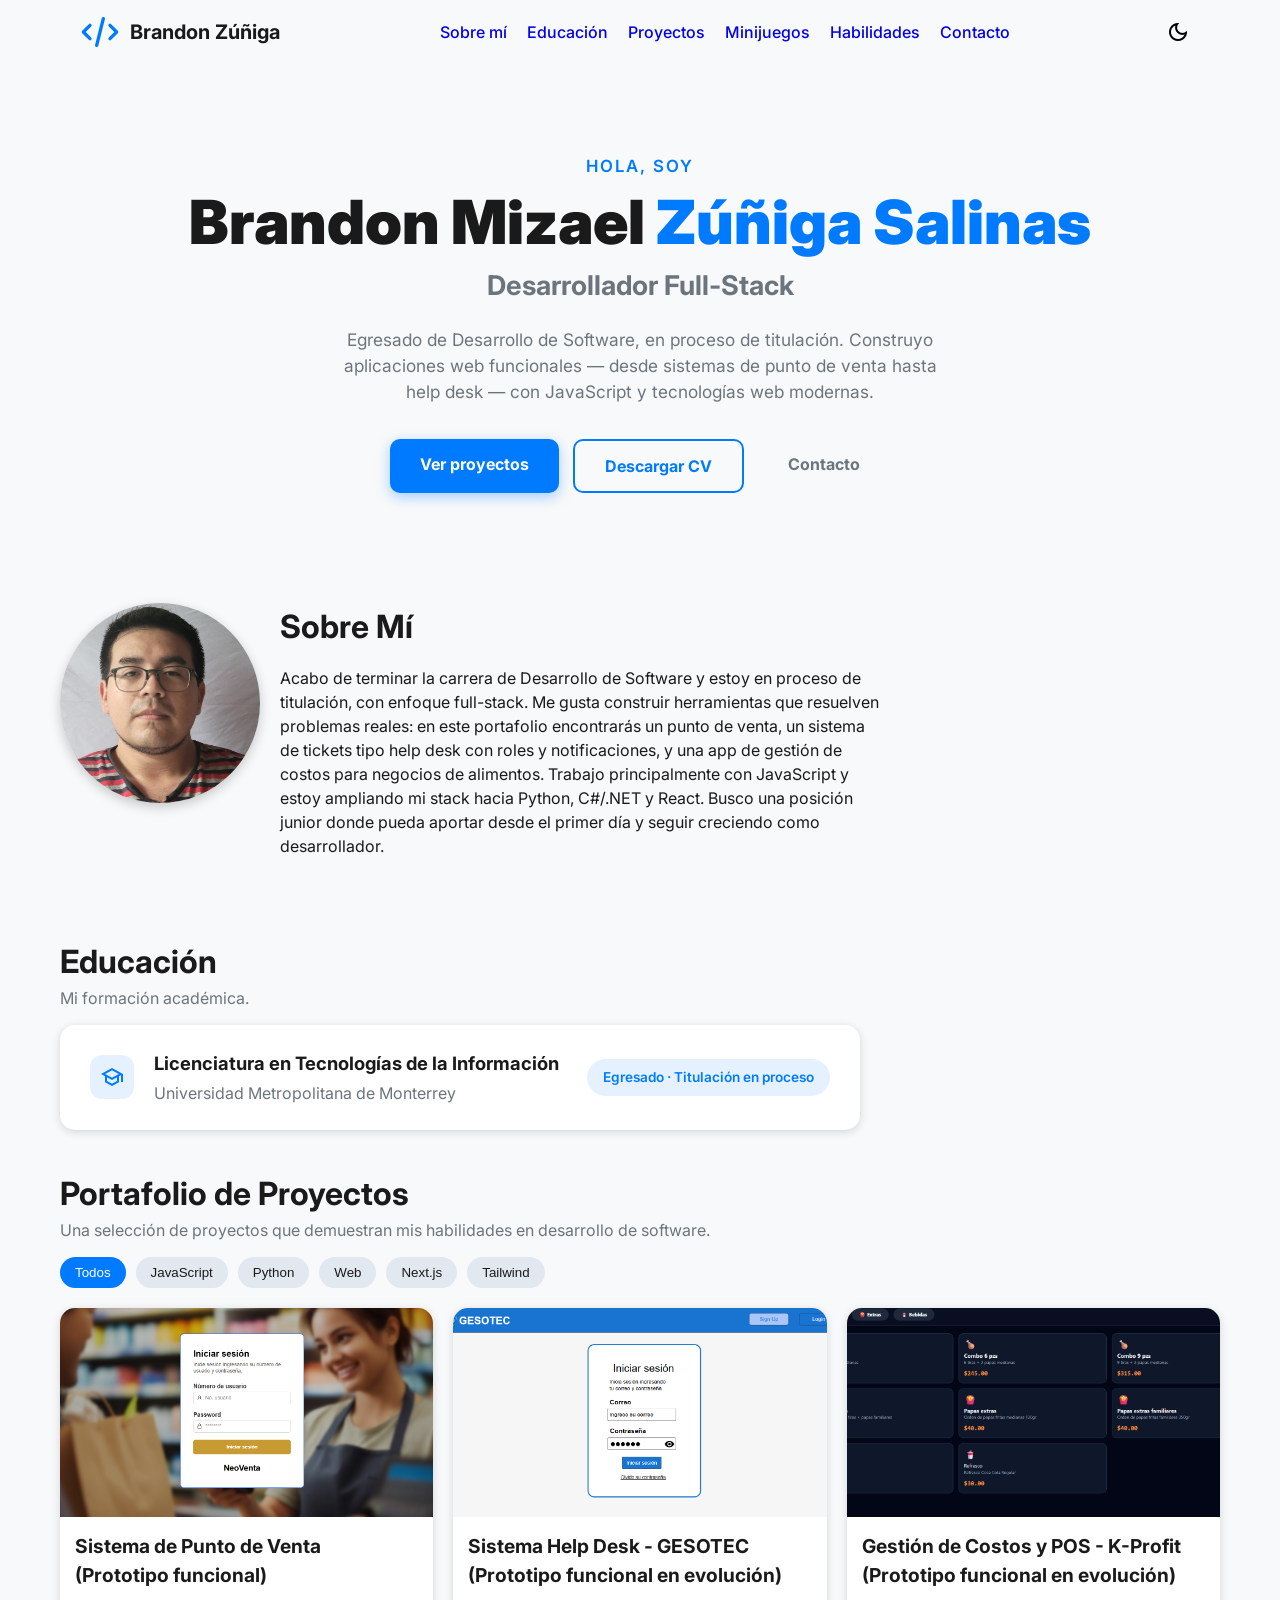
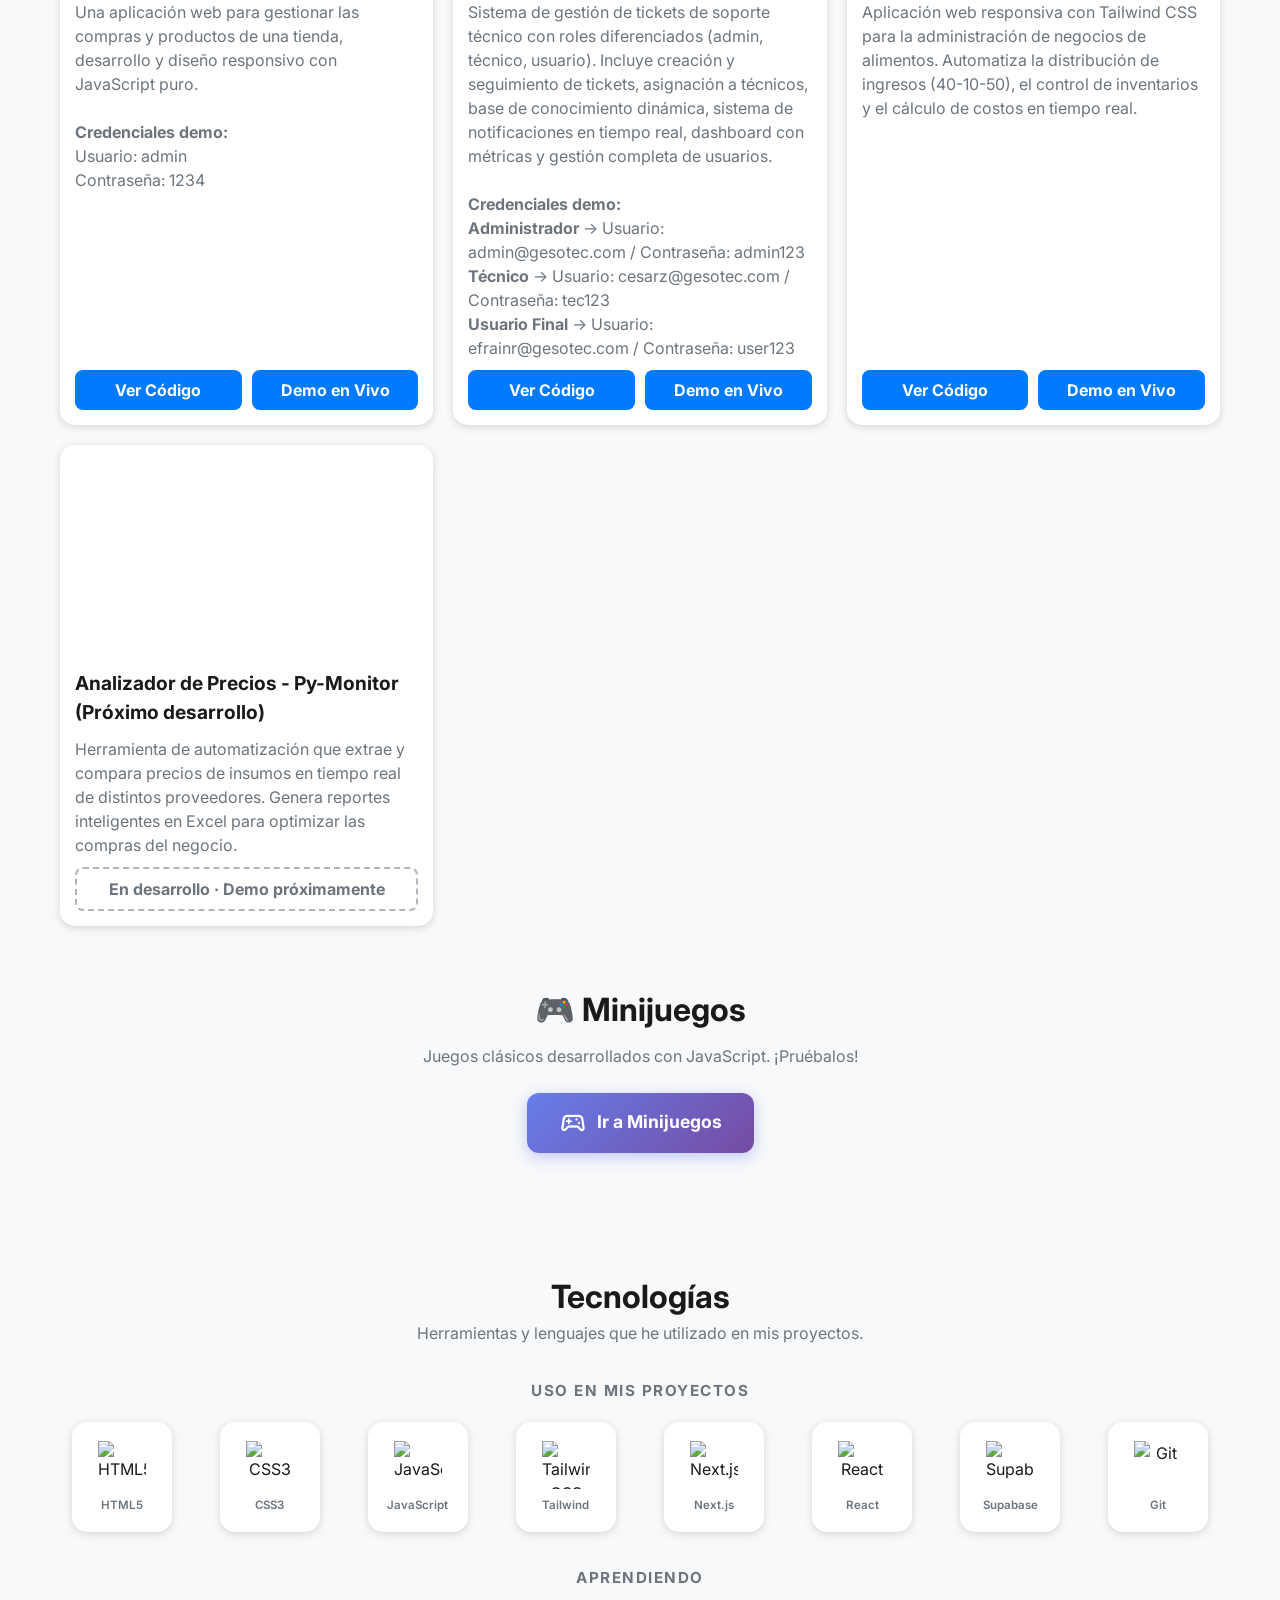
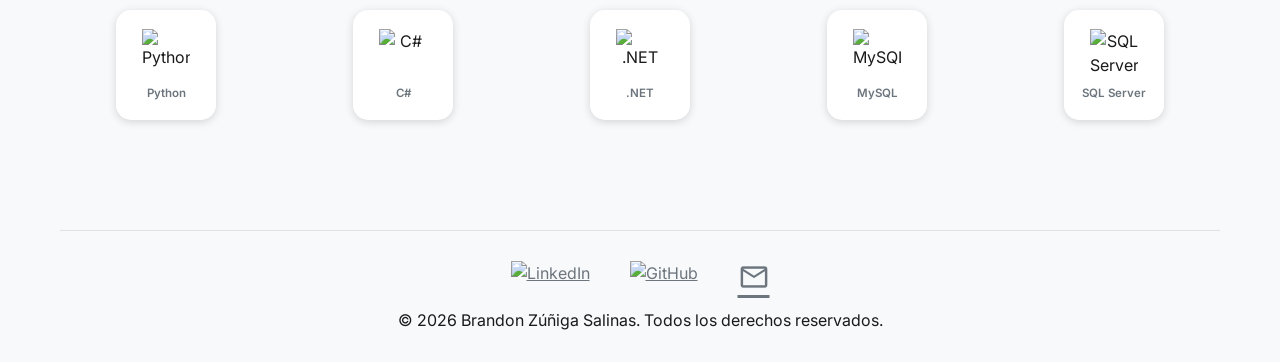
==== commit 1b53029b: "feat: agregar seccion de educacion y animaciones de scroll - Nueva seccion Educacion: Licenciatura e" ====
--- a/index.html
+++ b/index.html
@@ -39,6 +39,7 @@
                 </div>
                 <nav class="nav-desktop">
                     <a href="#sobre-mi">Sobre mí</a>
+                    <a href="#educacion">Educación</a>
                     <a href="#proyectos">Proyectos</a>
                     <a href="minijuegos/menu.html">Minijuegos</a>
                     <a href="#tecnologias">Habilidades</a>
@@ -56,6 +57,7 @@
             <div id="mobile-menu" class="mobile-menu">
                 <nav>
                     <a href="#sobre-mi">Sobre mí</a>
+                    <a href="#educacion">Educación</a>
                     <a href="#proyectos">Proyectos</a>
                     <a href="minijuegos/menu.html">Minijuegos</a>
                     <a href="#tecnologias">Habilidades</a>
@@ -84,6 +86,21 @@
                 <div class="texto">
                     <h2>Sobre Mí</h2>
                     <p>Acabo de terminar la carrera de Desarrollo de Software y estoy en proceso de titulación, con enfoque full-stack. Me gusta construir herramientas que resuelven problemas reales: en este portafolio encontrarás un punto de venta, un sistema de tickets tipo help desk con roles y notificaciones, y una app de gestión de costos para negocios de alimentos. Trabajo principalmente con JavaScript y estoy ampliando mi stack hacia Python, C#/.NET y React. Busco una posición junior donde pueda aportar desde el primer día y seguir creciendo como desarrollador.</p>
+                </div>
+            </section>
+
+            <section id="educacion" class="educacion">
+                <div class="section-header">
+                    <h1>Educación</h1>
+                    <p>Mi formación académica.</p>
+                </div>
+                <div class="edu-card">
+                    <span class="material-symbols-outlined edu-icon">school</span>
+                    <div class="edu-info">
+                        <h3>Licenciatura en Tecnologías de la Información</h3>
+                        <p>Universidad Metropolitana de Monterrey</p>
+                    </div>
+                    <span class="edu-status">Egresado · Titulación en proceso</span>
                 </div>
             </section>
 
--- a/style.css
+++ b/style.css
@@ -226,6 +226,31 @@
 html.dark .btn-ghost { color: #adb5bd; }
 html.dark .btn-ghost:hover { color: #99ccff; }
 
+/* ANIMACIONES */
+@keyframes heroIn {
+    from { opacity: 0; transform: translateY(20px); }
+    to { opacity: 1; transform: none; }
+}
+.hero > * { animation: heroIn 0.7s ease both; }
+.hero-name { animation-delay: 0.05s; }
+.hero-role { animation-delay: 0.12s; }
+.hero-tagline { animation-delay: 0.18s; }
+.hero-cta { animation-delay: 0.25s; }
+
+.reveal {
+    opacity: 0;
+    transform: translateY(24px);
+    transition: opacity 0.6s ease, transform 0.6s ease;
+}
+.reveal.visible {
+    opacity: 1;
+    transform: none;
+}
+@media (prefers-reduced-motion: reduce) {
+    .reveal { opacity: 1; transform: none; transition: none; }
+    .hero > * { animation: none; }
+}
+
 /* En modo oscuro los enlaces se pintan de azul claro; mantener blanco en botones sólidos */
 html.dark .btn-primary,
 html.dark .project-links a,
@@ -235,6 +260,49 @@
 
 /* Offset para anchors bajo el header sticky */
 section[id], footer[id] { scroll-margin-top: 90px; }
+
+/* EDUCACIÓN */
+.educacion {
+    padding: 40px 0;
+}
+.edu-card {
+    display: flex;
+    align-items: center;
+    gap: 20px;
+    flex-wrap: wrap;
+    max-width: 800px;
+    background-color: white;
+    border-radius: 15px;
+    padding: 25px 30px;
+    box-shadow: 0 2px 8px rgba(0,0,0,0.15);
+    transition: transform 0.3s, box-shadow 0.3s, background-color 0.4s ease;
+}
+.edu-card:hover {
+    transform: translateY(-3px);
+    box-shadow: 0 8px 20px rgba(0,0,0,0.25);
+}
+html.dark .edu-card { background-color: #1e293b; }
+.edu-icon {
+    font-size: 40px;
+    color: #007bff;
+    background-color: rgba(0, 123, 255, 0.1);
+    border-radius: 12px;
+    padding: 10px;
+}
+.edu-info { flex: 1; min-width: 200px; }
+.edu-info h3 { font-size: 1.15rem; font-weight: 700; }
+.edu-info p { color: #6c757d; margin-top: 4px; }
+html.dark .edu-info p { color: #adb5bd; }
+.edu-status {
+    padding: 8px 16px;
+    border-radius: 9999px;
+    background-color: rgba(0, 123, 255, 0.1);
+    color: #007bff;
+    font-weight: 600;
+    font-size: 0.85rem;
+    white-space: nowrap;
+}
+html.dark .edu-status { color: #66b2ff; }
 
 /* SECCIONES */
 .sobre-mi {
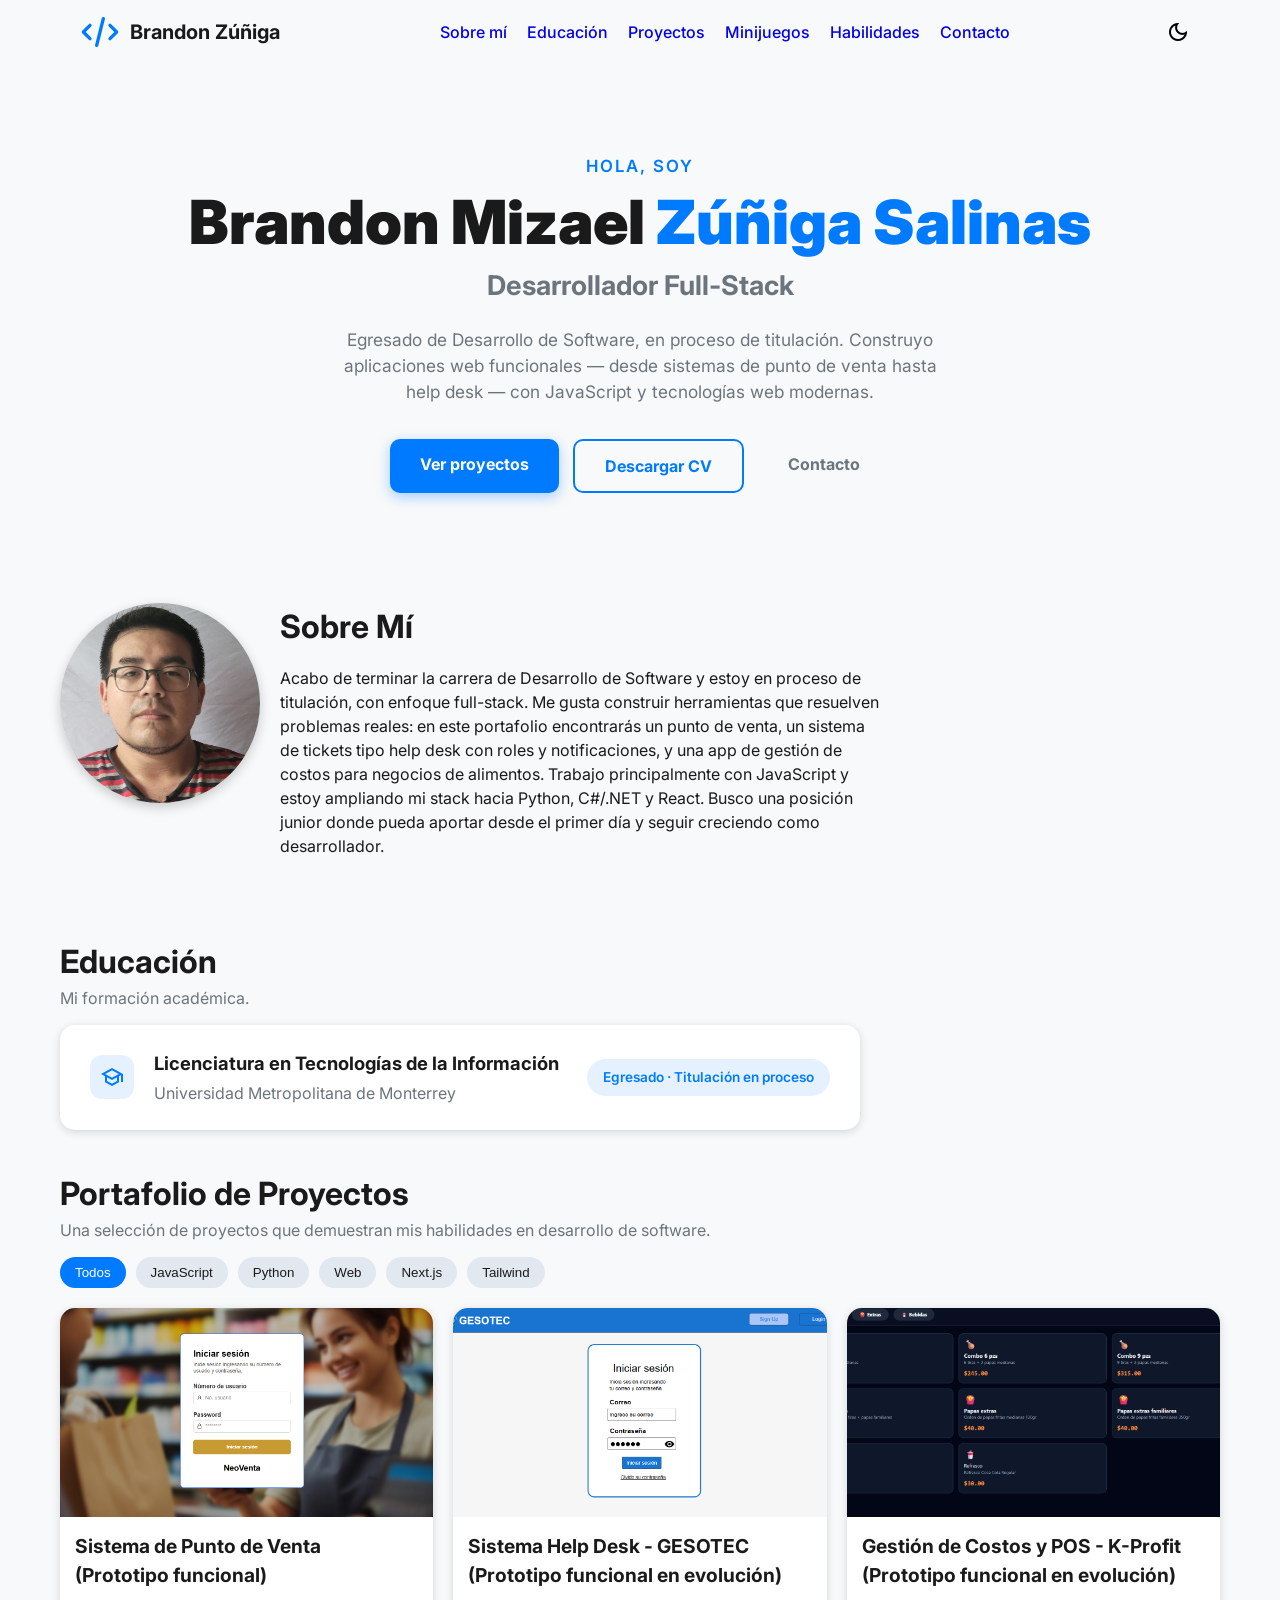
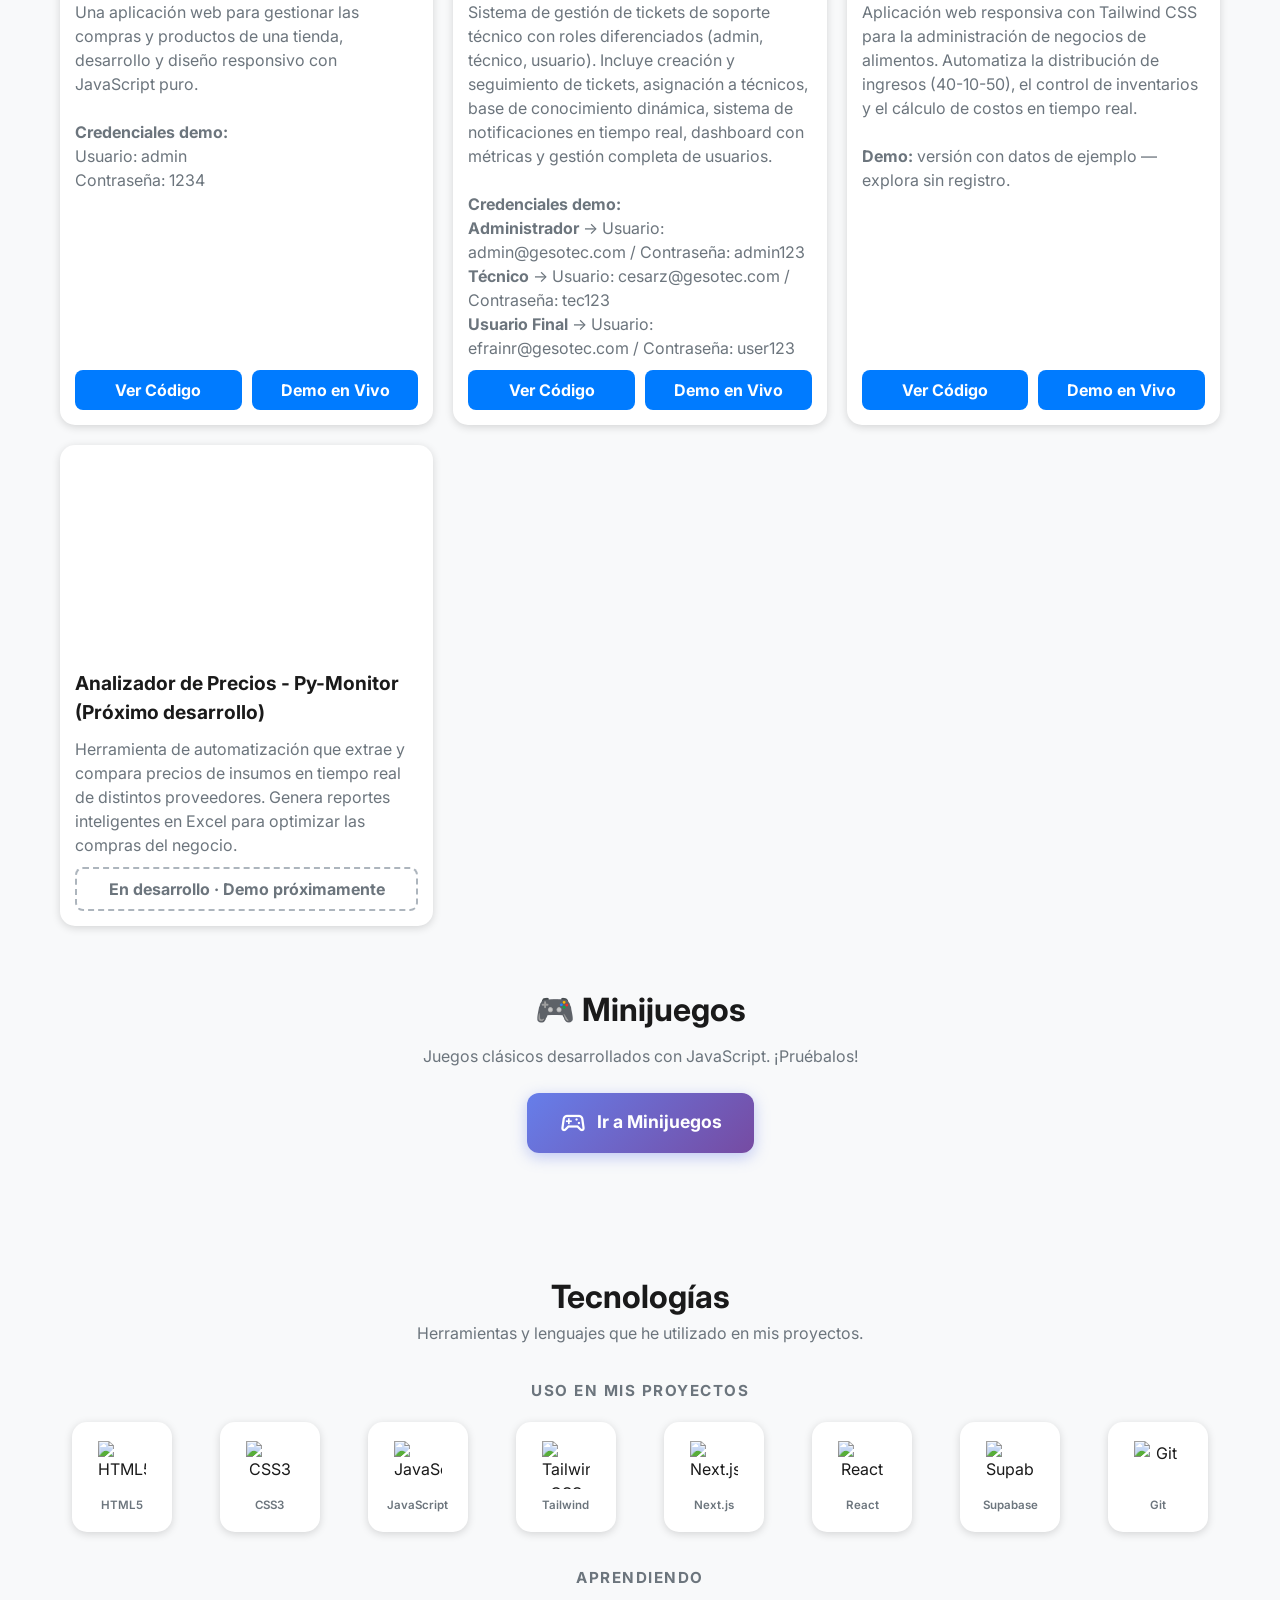
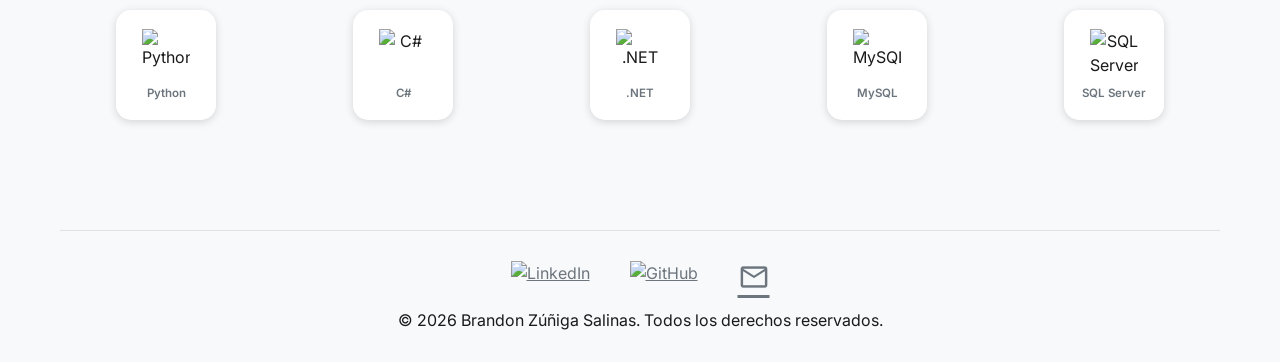
==== commit 74cc500f: "feat: indicar en tarjeta de K-Profit que el demo no requiere registro" ====
--- a/index.html
+++ b/index.html
@@ -159,10 +159,12 @@
                         <div class="project-img" style='background-image:url("imagenes/k-profit.png");'></div>
                         <div class="project-content">
                             <h3>Gestión de Costos y POS - K-Profit (Prototipo funcional en evolución)</h3>
-                            <p>Aplicación web responsiva con Tailwind CSS para la administración de negocios de alimentos. Automatiza la distribución de ingresos (40-10-50), el control de inventarios y el cálculo de costos en tiempo real.</p>
+                            <p>Aplicación web responsiva con Tailwind CSS para la administración de negocios de alimentos. Automatiza la distribución de ingresos (40-10-50), el control de inventarios y el cálculo de costos en tiempo real.<br><br>
+                                <strong>Demo:</strong> versión con datos de ejemplo — explora sin registro.
+                            </p>
                             <div class="project-links">
                                 <a href="https://github.com/Bran-Forge-Dev/k-Profit.git" target="_blank" rel="noopener noreferrer">Ver Código</a>
-                                <a href="https://bran-forge-dev.github.io/k-Profit/" target="_blank" rel="noopener noreferrer">Demo en Vivo</a>
+                                <a href="https://k-profit-demo.vercel.app/" target="_blank" rel="noopener noreferrer">Demo en Vivo</a>
                             </div>
                         </div>
                     </div>
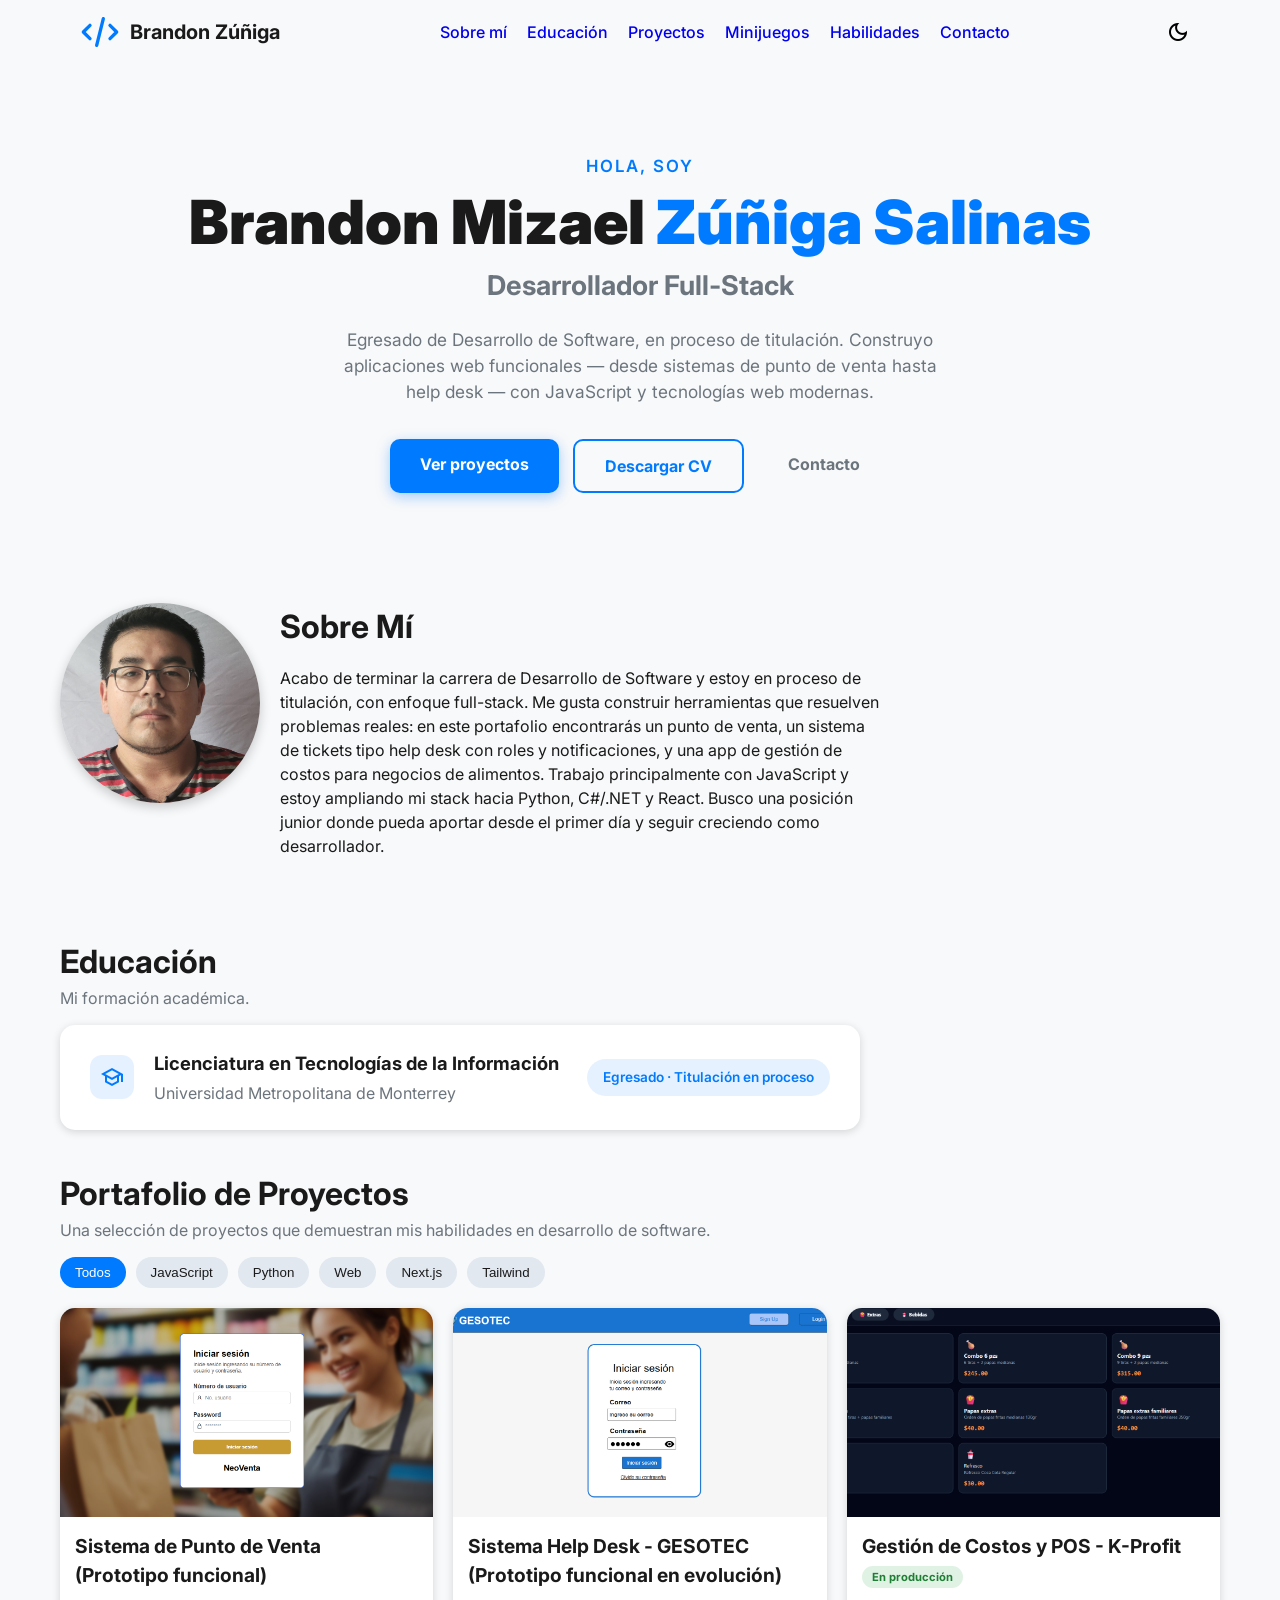
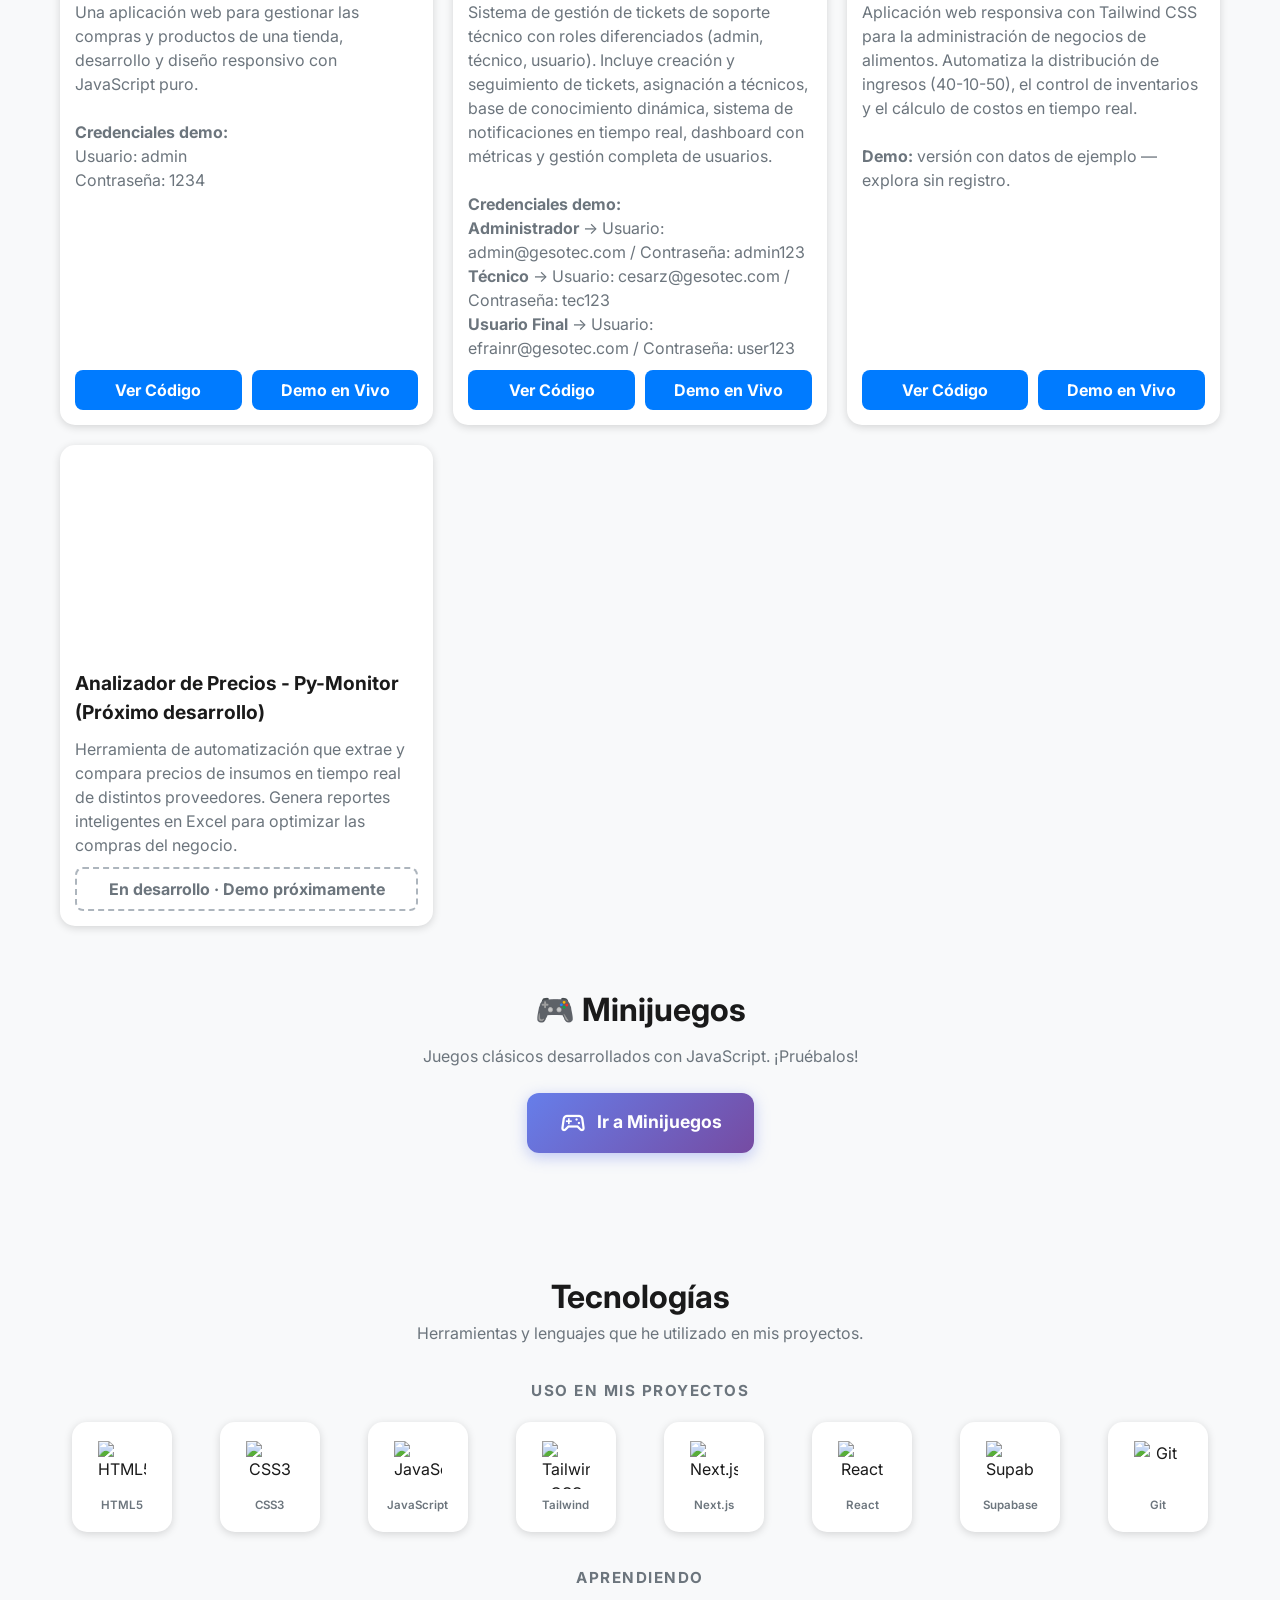
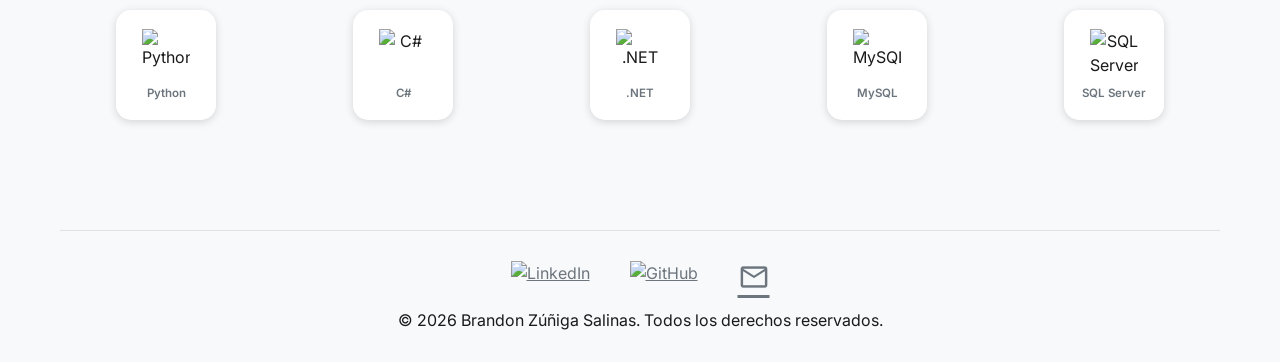
==== commit ca42d5e7: "feat: presentar K-Profit como sistema en produccion" ====
--- a/index.html
+++ b/index.html
@@ -158,7 +158,7 @@
                     <div class="project-card" data-tags="JavaScript,Web,Next.js,Tailwind">
                         <div class="project-img" style='background-image:url("imagenes/k-profit.png");'></div>
                         <div class="project-content">
-                            <h3>Gestión de Costos y POS - K-Profit (Prototipo funcional en evolución)</h3>
+                            <h3>Gestión de Costos y POS - K-Profit <span class="status-badge">En producción</span></h3>
                             <p>Aplicación web responsiva con Tailwind CSS para la administración de negocios de alimentos. Automatiza la distribución de ingresos (40-10-50), el control de inventarios y el cálculo de costos en tiempo real.<br><br>
                                 <strong>Demo:</strong> versión con datos de ejemplo — explora sin registro.
                             </p>
--- a/style.css
+++ b/style.css
@@ -372,6 +372,23 @@
 }
 html.dark .project-badge { border-color: #475569; color: #94a3b8; }
 
+/* Badge de estado dentro del título de proyecto */
+.status-badge {
+    display: inline-block;
+    padding: 3px 10px;
+    border-radius: 9999px;
+    background-color: rgba(40, 167, 69, 0.15);
+    color: #1e7e34;
+    font-size: 0.7rem;
+    font-weight: 700;
+    vertical-align: middle;
+    white-space: nowrap;
+}
+html.dark .status-badge {
+    background-color: rgba(81, 207, 102, 0.12);
+    color: #51cf66;
+}
+
 /* SECCIÓN MINIJUEGOS */
 .minijuegos-section {
     padding: 60px 0;
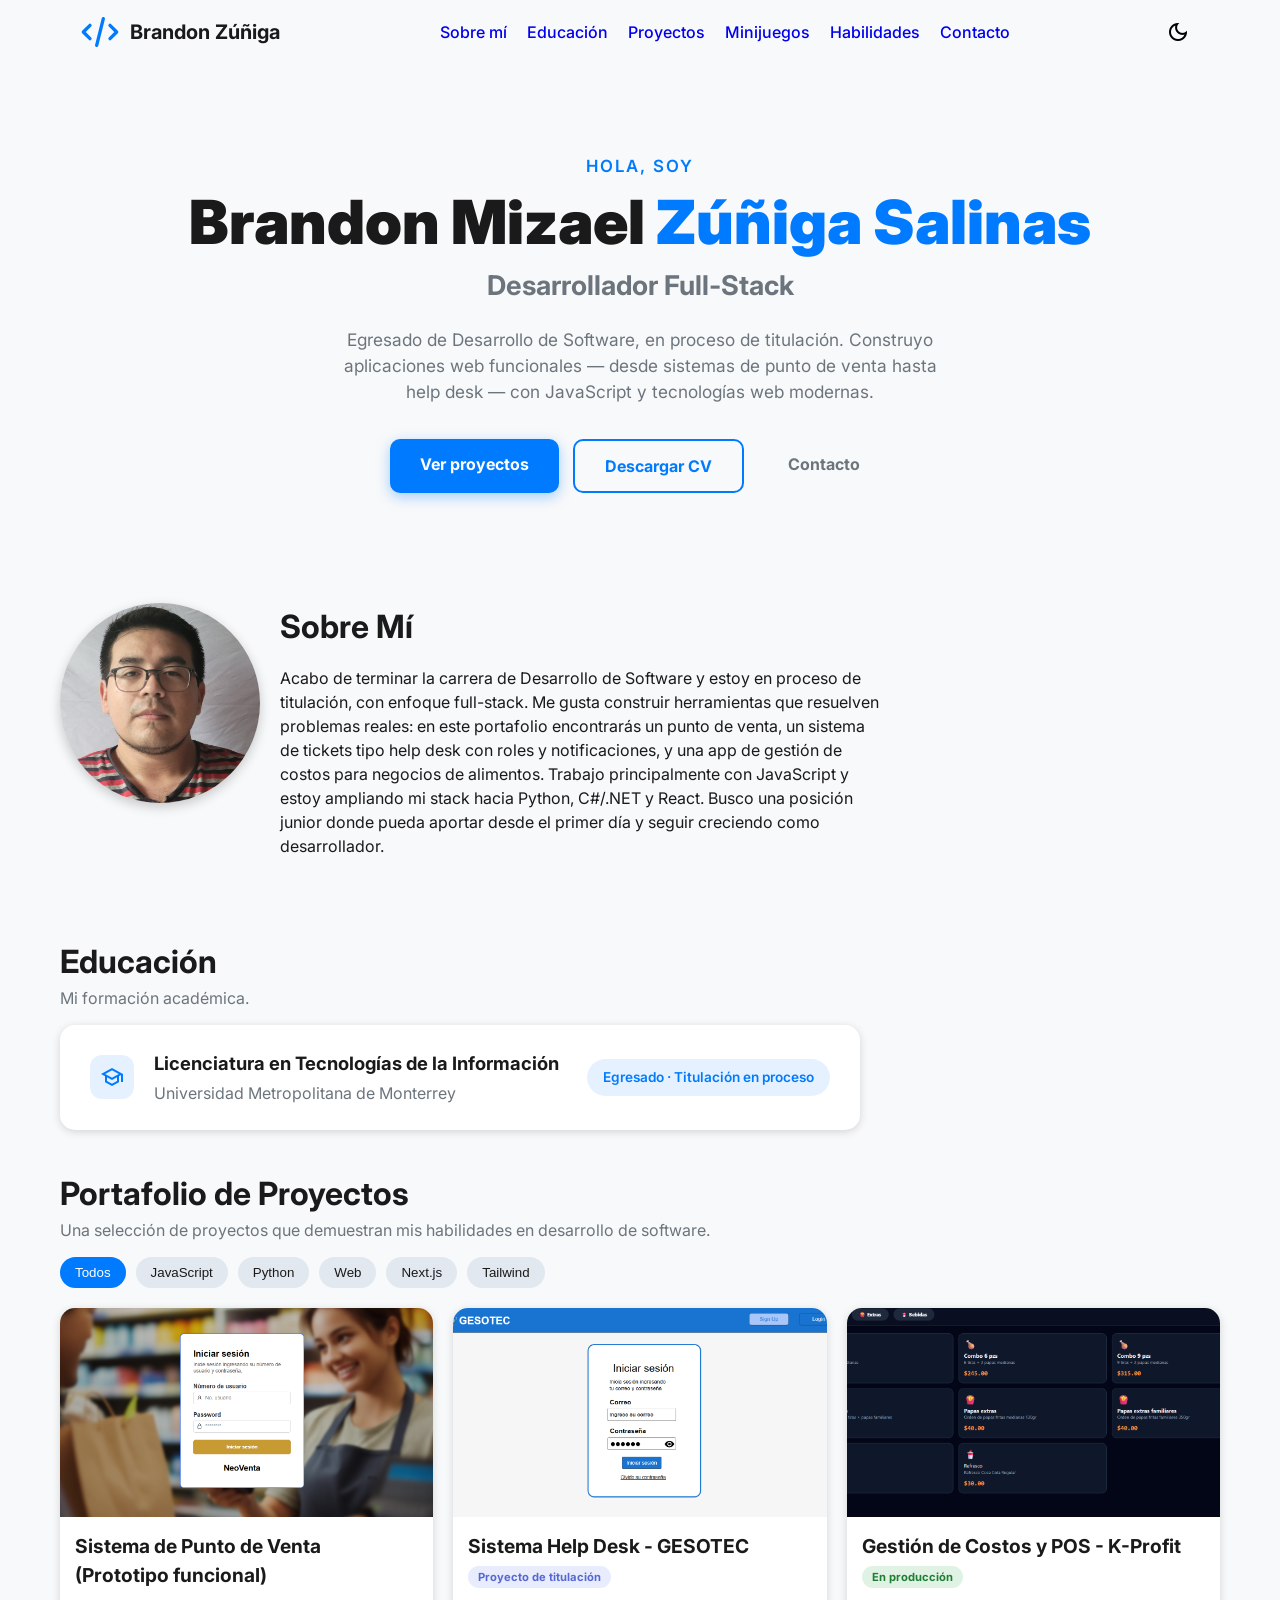
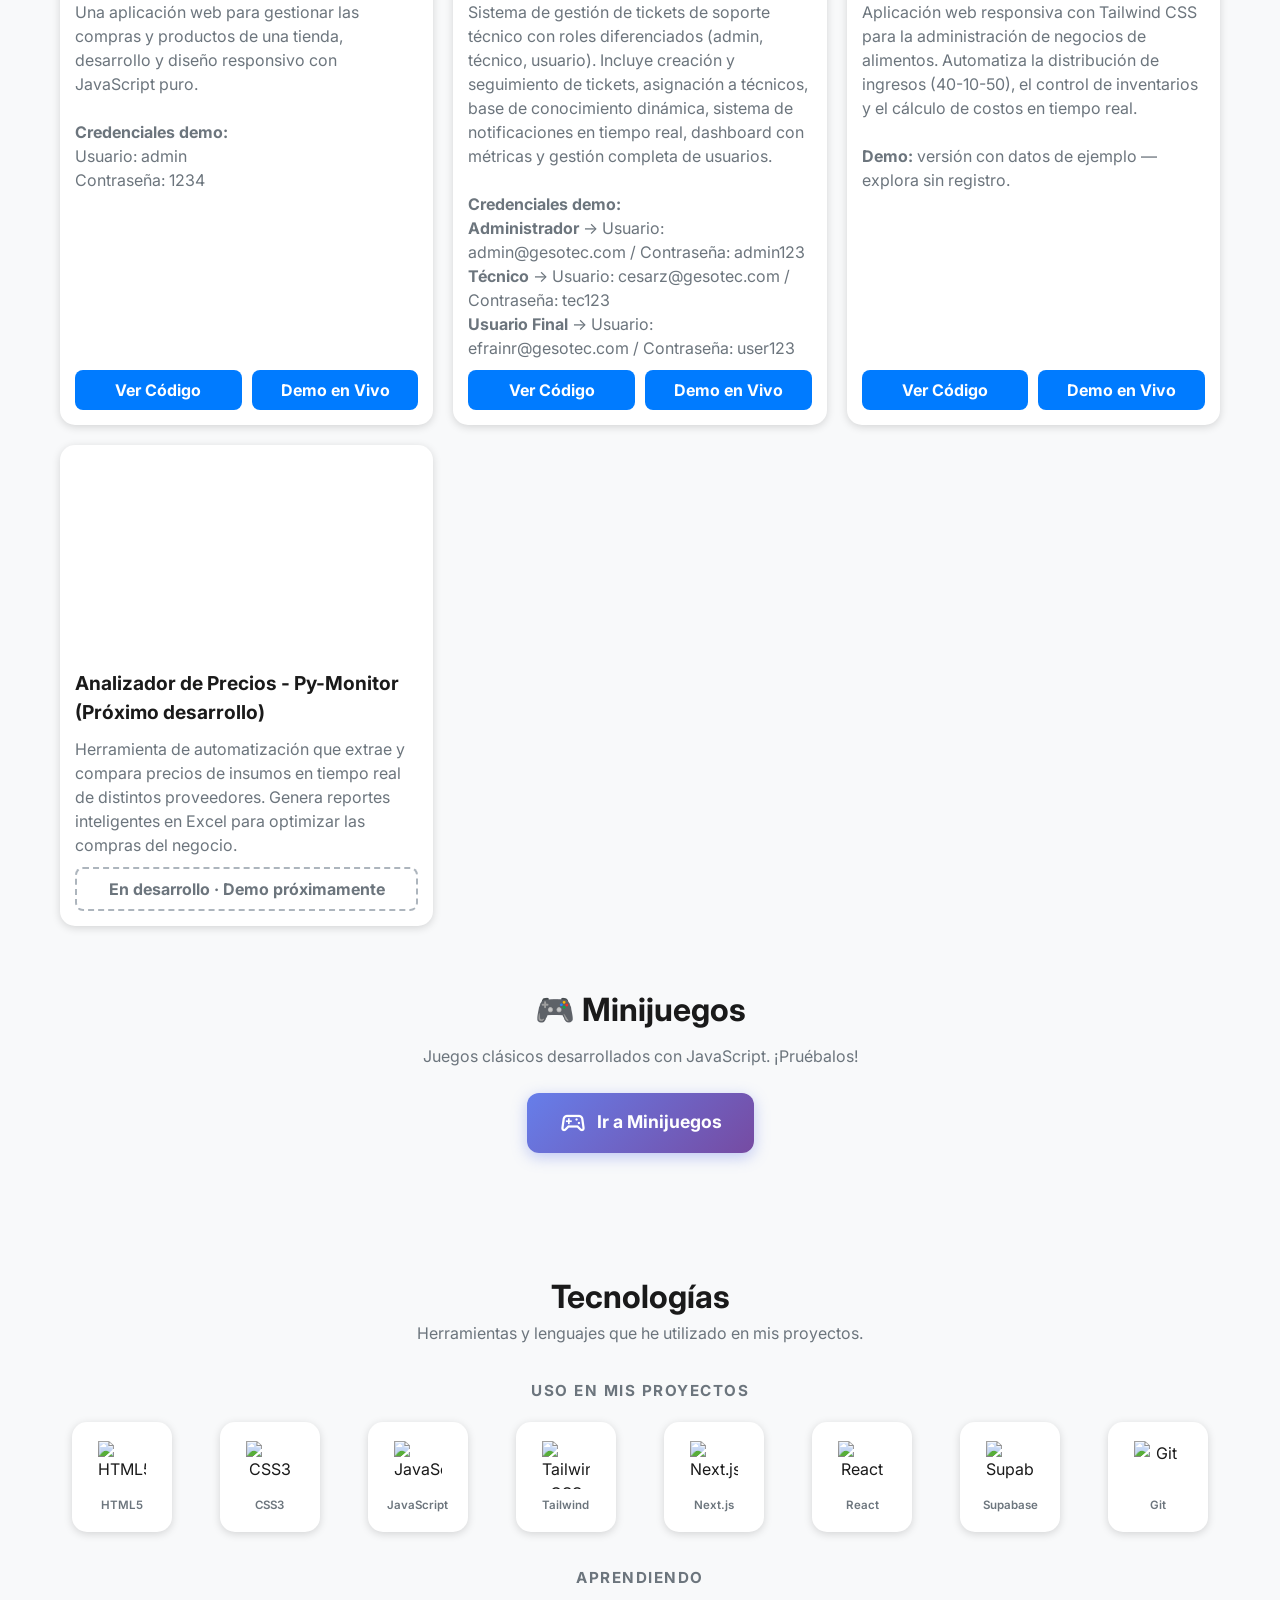
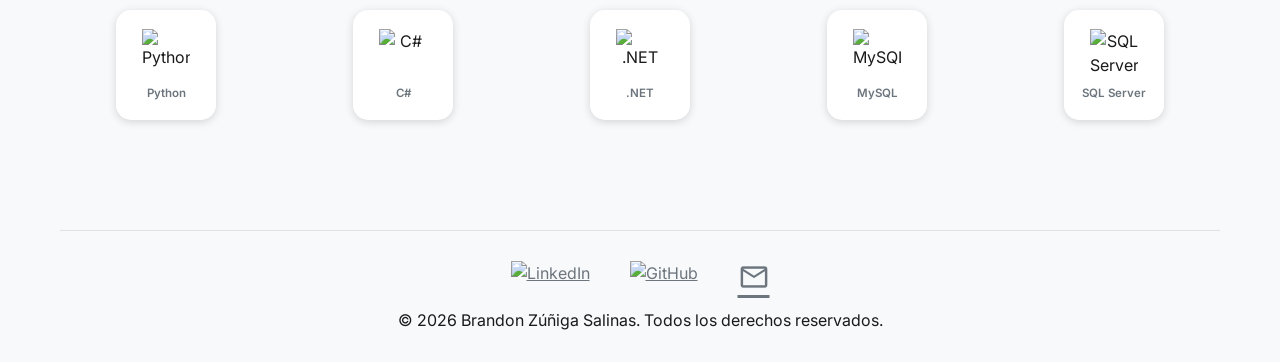
==== commit 8f3e7471: "feat: presentar GESOTEC como proyecto de titulacion" ====
--- a/index.html
+++ b/index.html
@@ -140,7 +140,7 @@
                     <div class="project-card" data-tags="JavaScript,Web">
                         <div class="project-img" style='background-image:url("imagenes/gesotec.png");'></div>
                         <div class="project-content">
-                            <h3>Sistema Help Desk - GESOTEC (Prototipo funcional en evolución)</h3>
+                            <h3>Sistema Help Desk - GESOTEC <span class="status-badge thesis">Proyecto de titulación</span></h3>
                             <p>Sistema de gestión de tickets de soporte técnico con roles diferenciados (admin, técnico, usuario). Incluye creación y seguimiento de tickets, asignación a técnicos, base de conocimiento dinámica, sistema de notificaciones en tiempo real, dashboard con métricas y gestión completa de usuarios.<br><br>
                                 <strong>Credenciales demo:</strong><br>
                                 <strong>Administrador</strong> → Usuario: admin@gesotec.com / Contraseña: admin123 <br>
--- a/style.css
+++ b/style.css
@@ -388,6 +388,14 @@
     background-color: rgba(81, 207, 102, 0.12);
     color: #51cf66;
 }
+.status-badge.thesis {
+    background-color: rgba(102, 126, 234, 0.15);
+    color: #5568d3;
+}
+html.dark .status-badge.thesis {
+    background-color: rgba(102, 126, 234, 0.15);
+    color: #a5b4fc;
+}
 
 /* SECCIÓN MINIJUEGOS */
 .minijuegos-section {
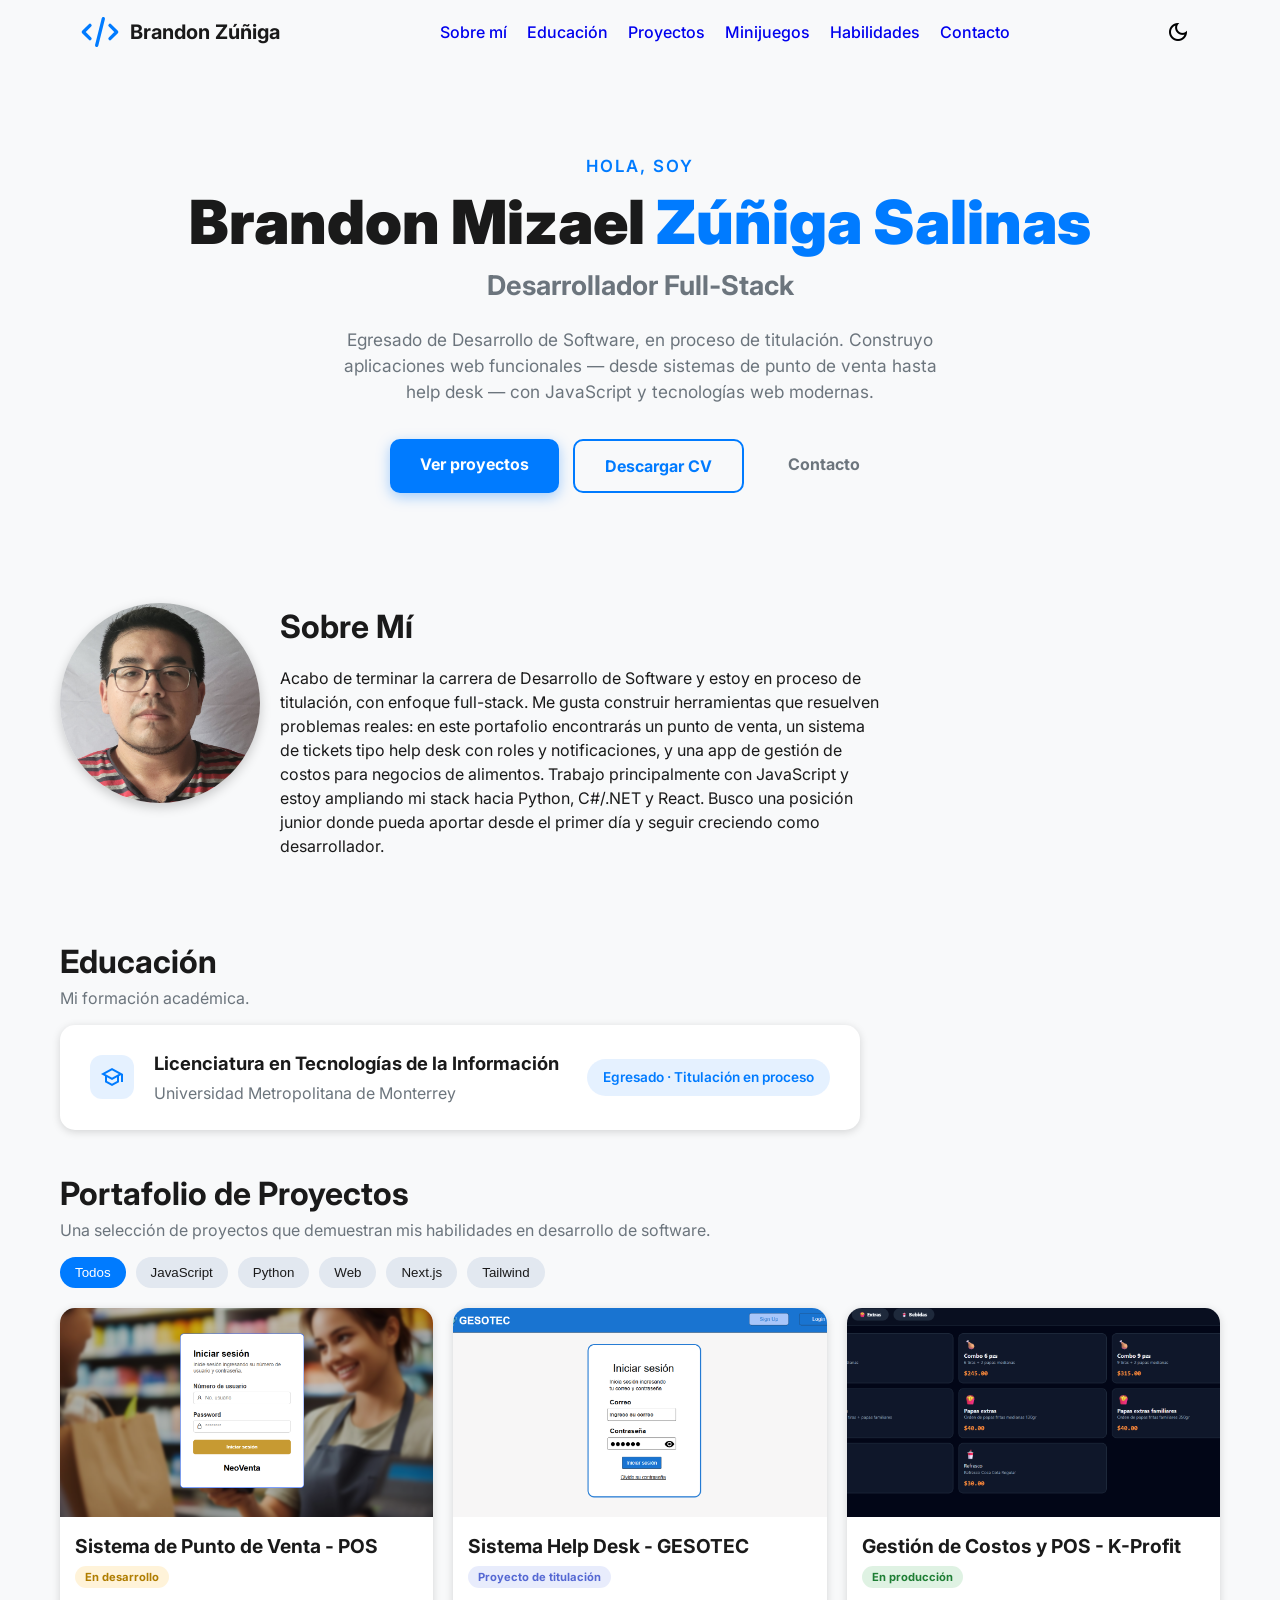
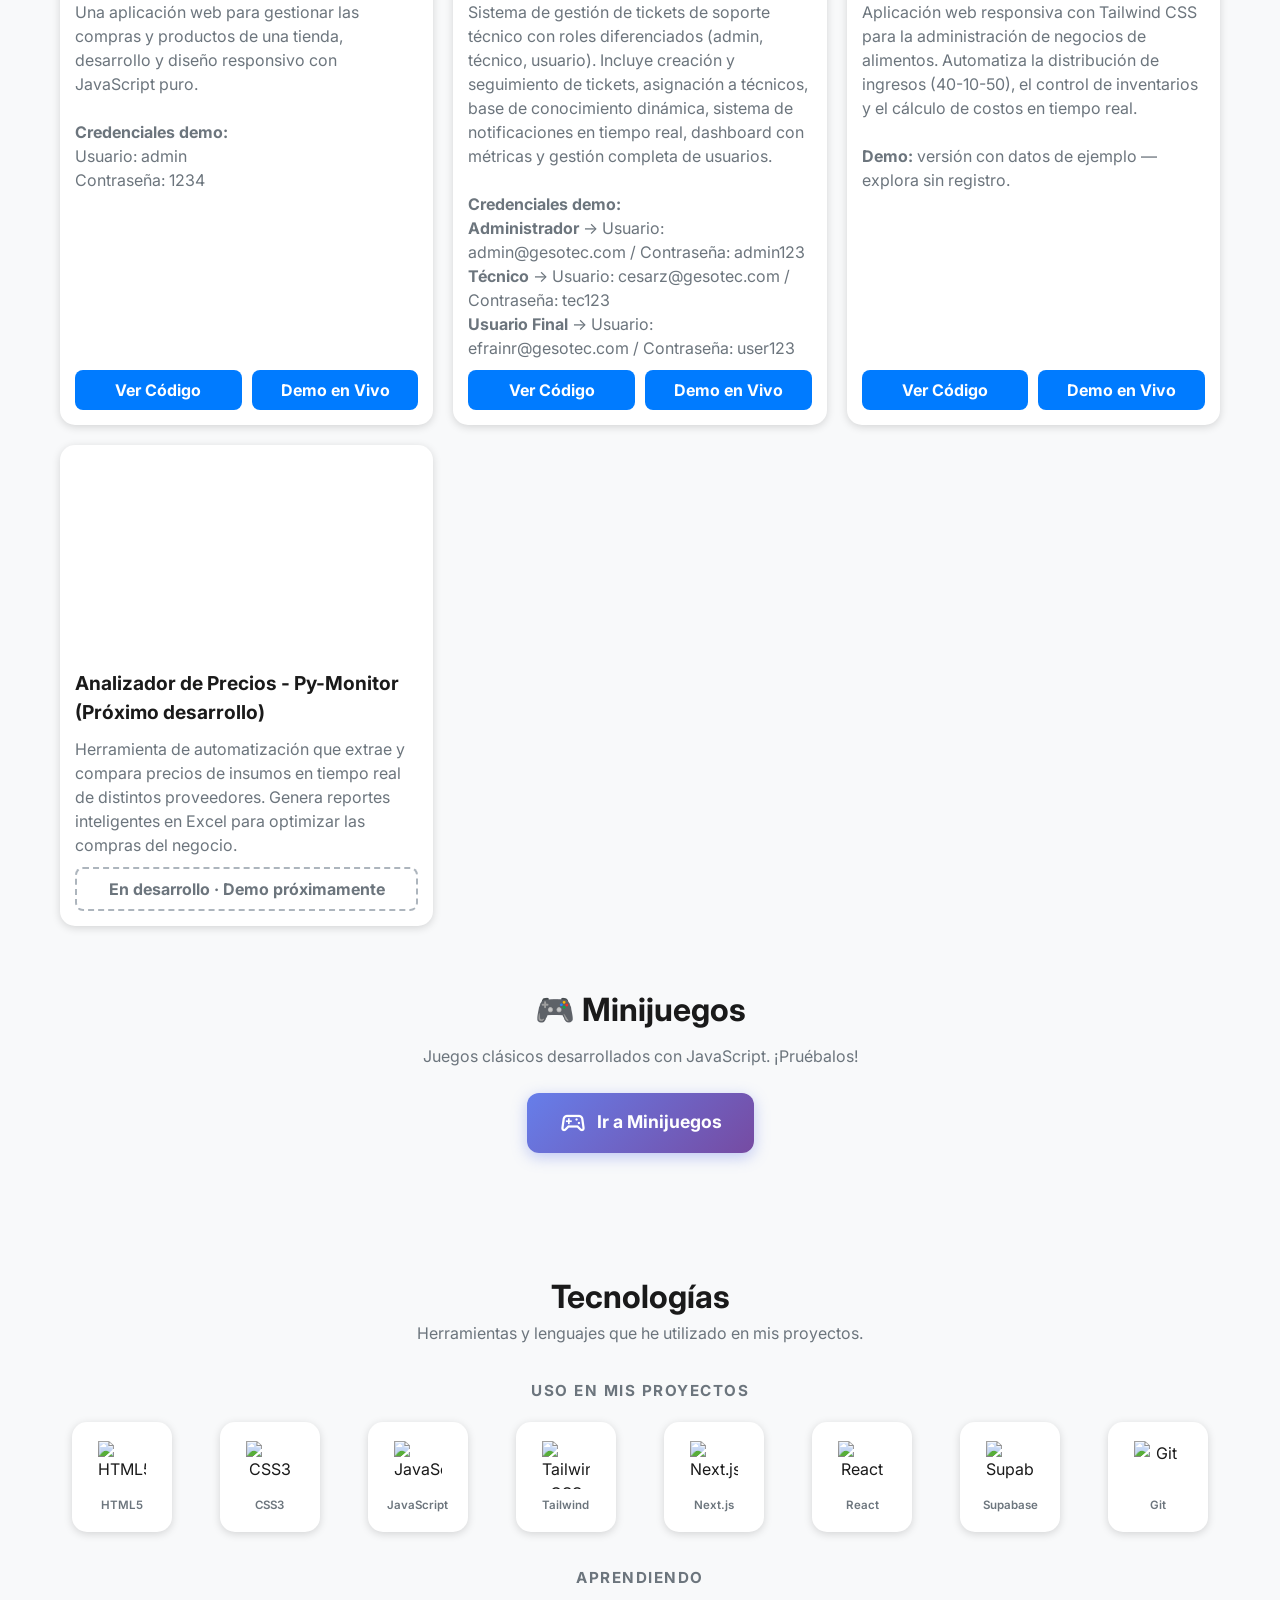
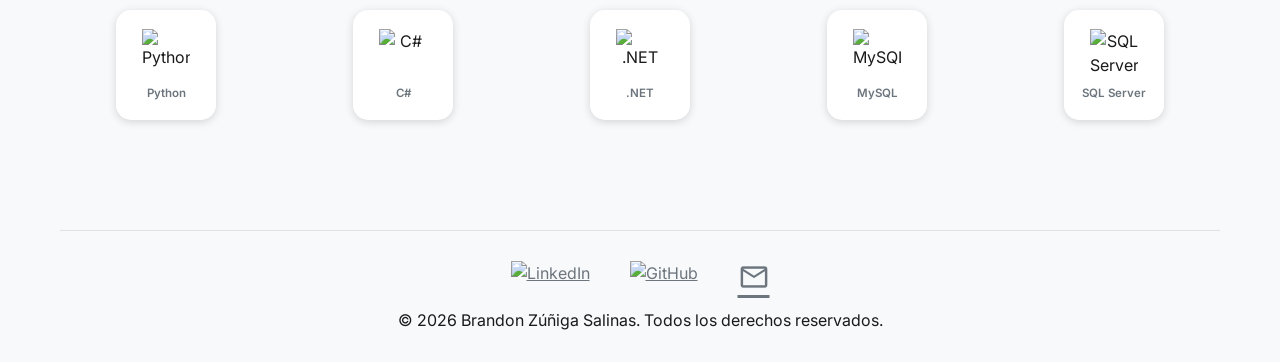
==== commit d2fb518f: "feat: marcar POS como proyecto en desarrollo" ====
--- a/index.html
+++ b/index.html
@@ -123,7 +123,7 @@
                     <div class="project-card" data-tags="JavaScript,Web">
                         <div class="project-img" style='background-image:url("imagenes/pos.png");'></div>
                         <div class="project-content">
-                            <h3>Sistema de Punto de Venta (Prototipo funcional)</h3>
+                            <h3>Sistema de Punto de Venta - POS <span class="status-badge dev">En desarrollo</span></h3>
                             <p>Una aplicación web para gestionar las compras y productos de una tienda, desarrollo y diseño responsivo con JavaScript puro.<br><br>
                                 <strong>Credenciales demo:</strong><br>
                                 Usuario: admin<br>
--- a/style.css
+++ b/style.css
@@ -396,6 +396,14 @@
     background-color: rgba(102, 126, 234, 0.15);
     color: #a5b4fc;
 }
+.status-badge.dev {
+    background-color: rgba(255, 171, 0, 0.15);
+    color: #b07d00;
+}
+html.dark .status-badge.dev {
+    background-color: rgba(255, 193, 7, 0.12);
+    color: #ffc107;
+}
 
 /* SECCIÓN MINIJUEGOS */
 .minijuegos-section {
